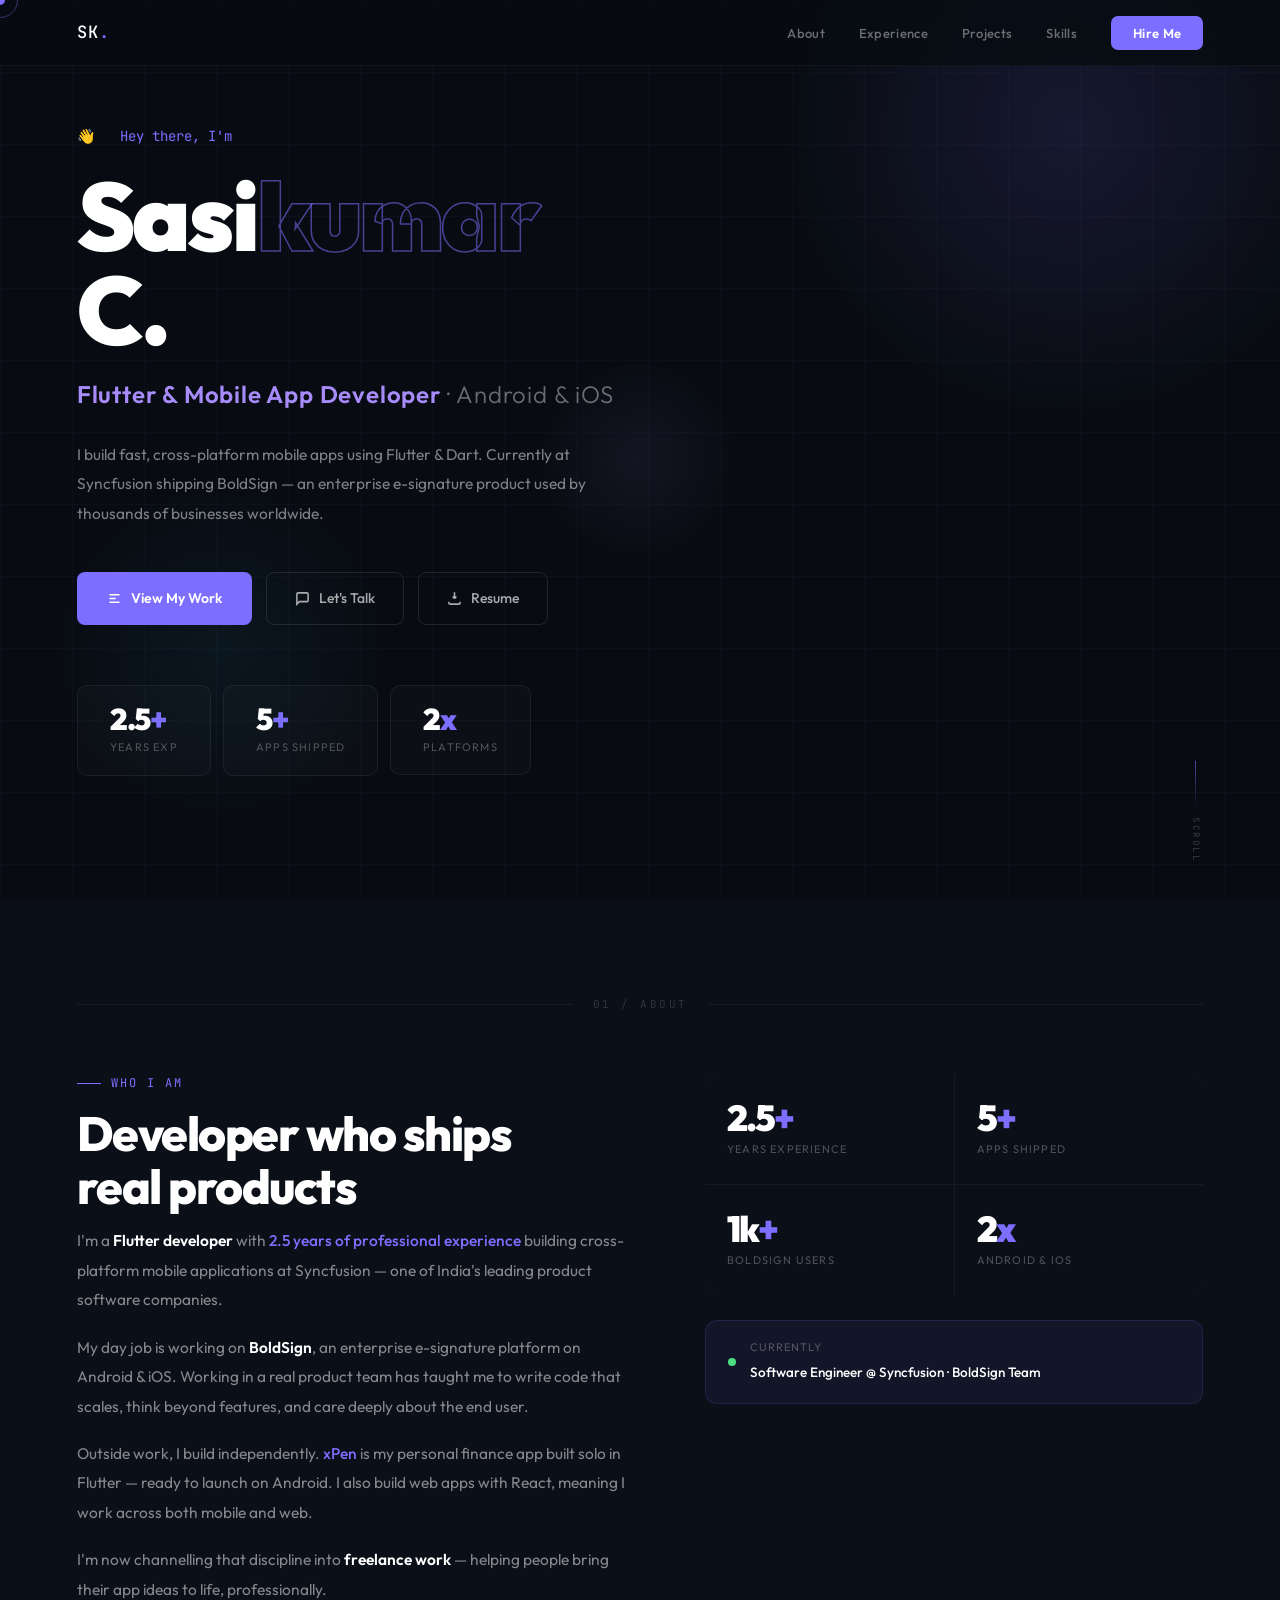
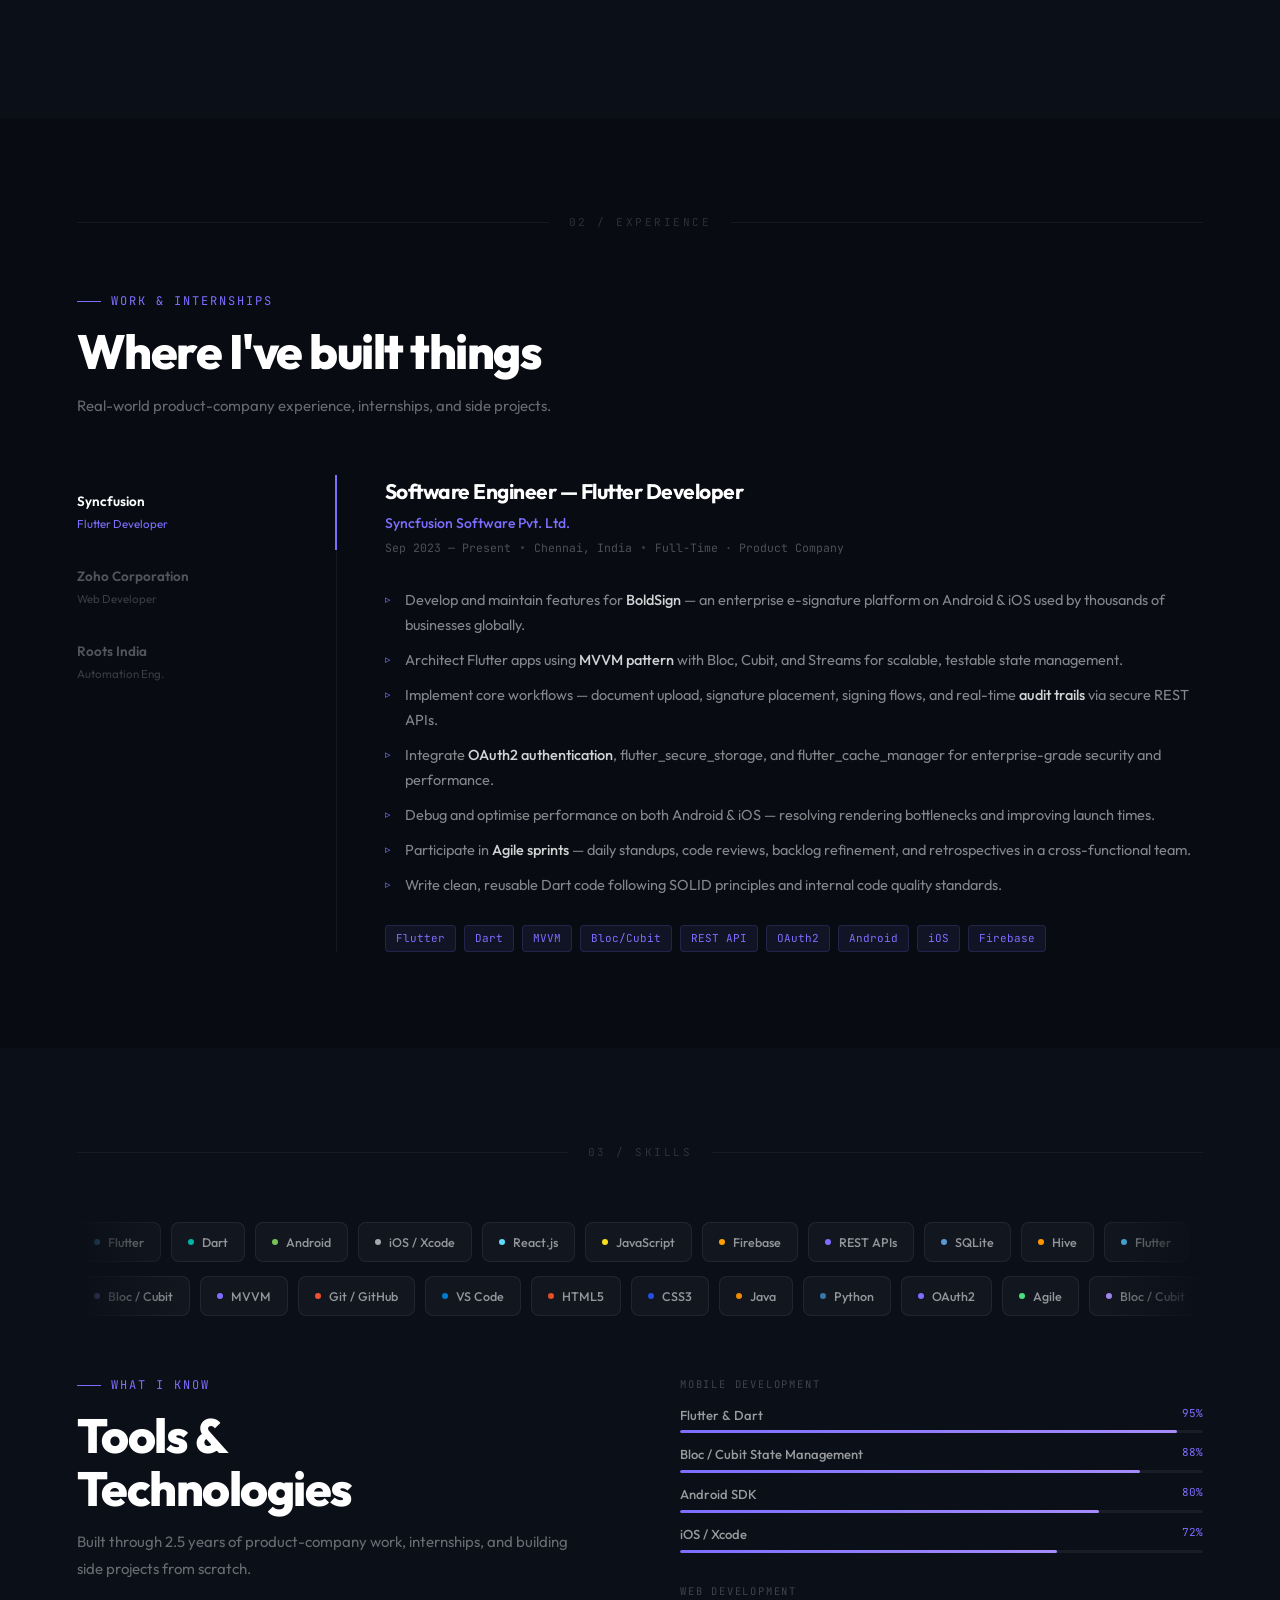
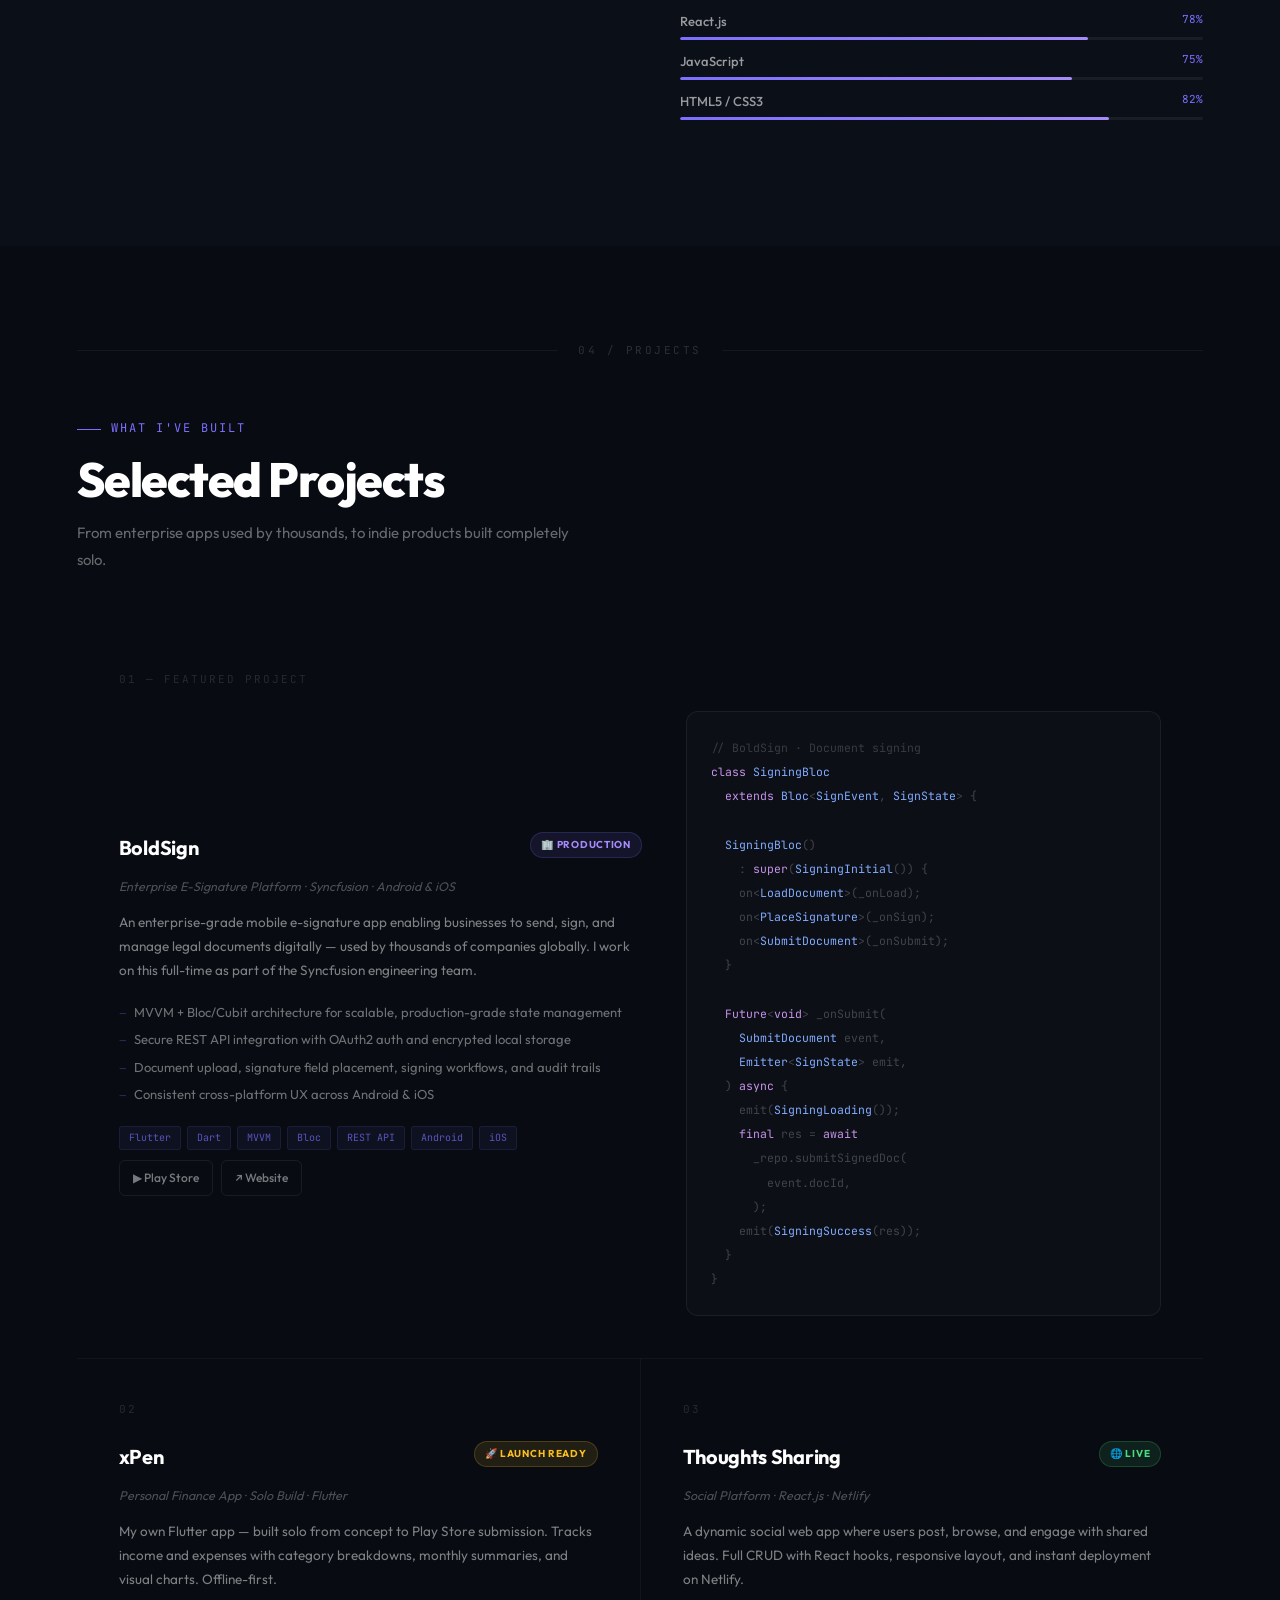
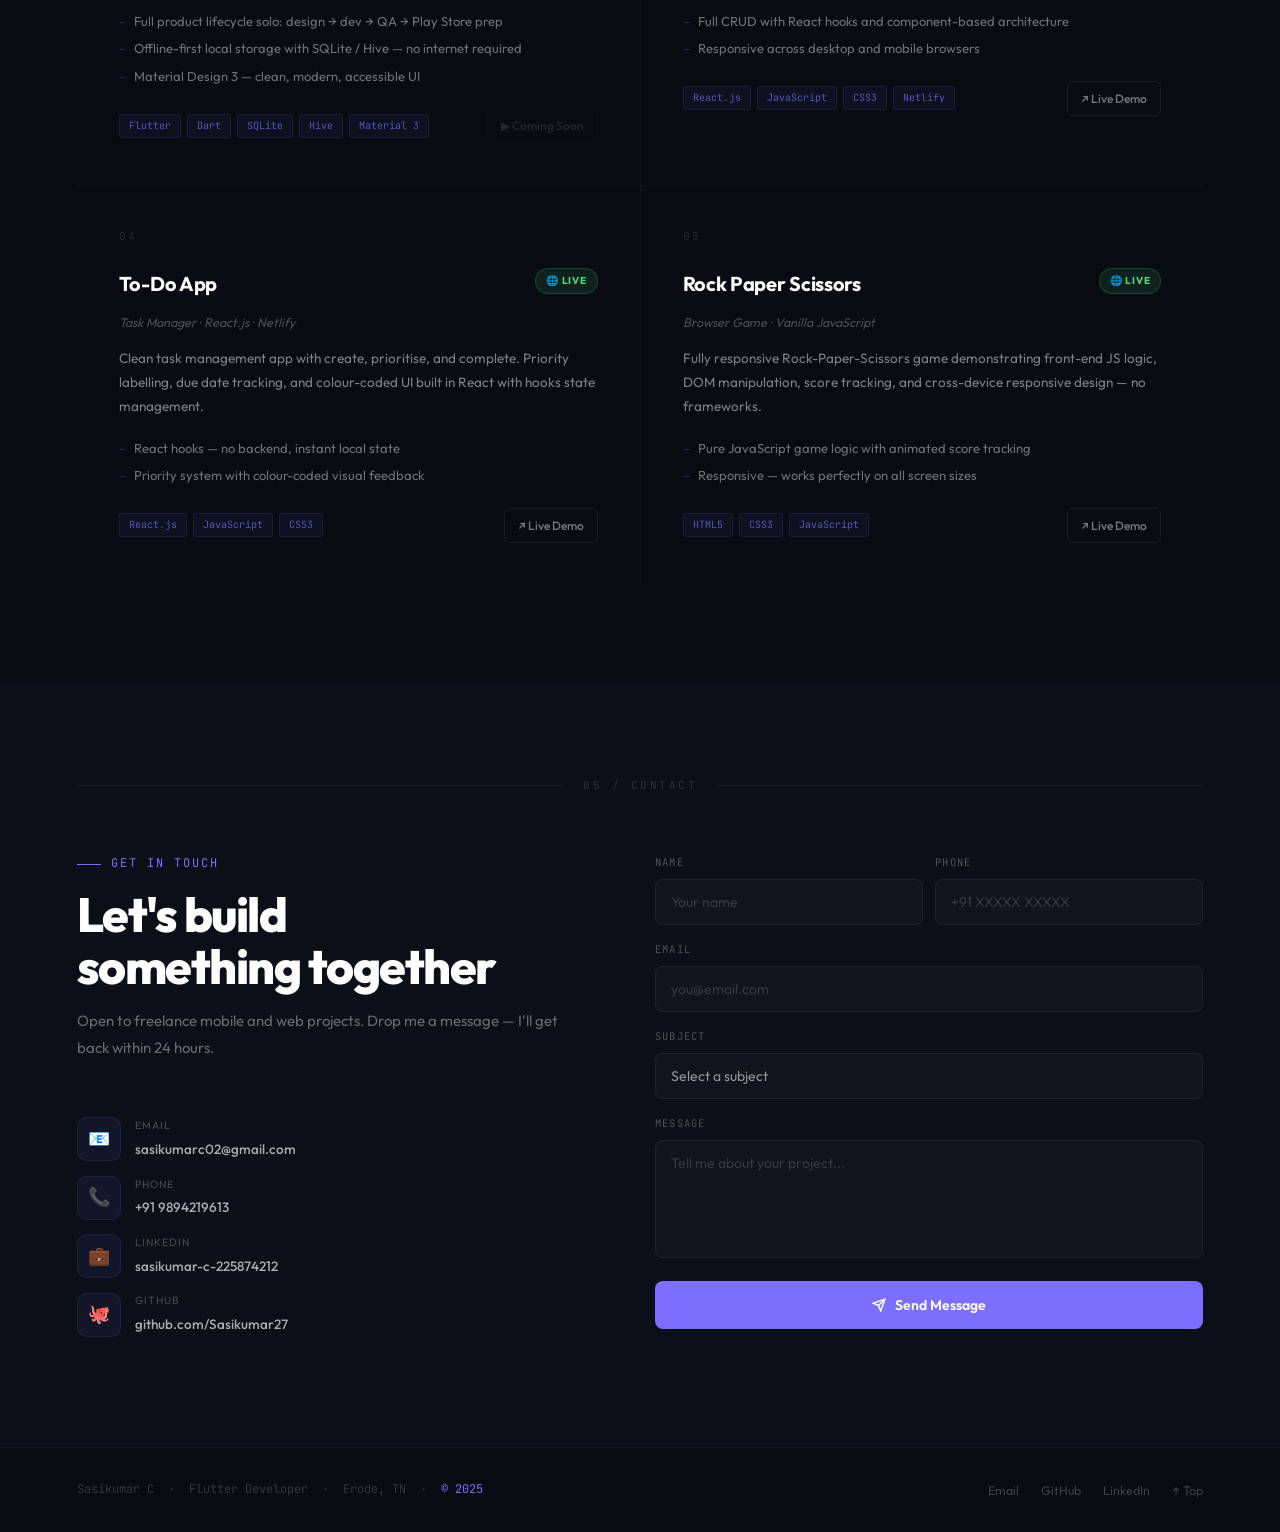
==== portfolio.html @ 03970f3f "first commit" ====
<!DOCTYPE html>
<html lang="en">
<head>
<meta charset="UTF-8"/>
<meta name="viewport" content="width=device-width, initial-scale=1.0"/>
<title>Sasikumar C — Flutter Developer</title>
<link rel="preconnect" href="https://fonts.googleapis.com"/>
<link rel="preconnect" href="https://fonts.gstatic.com" crossorigin/>
<link href="https://fonts.googleapis.com/css2?family=Outfit:wght@300;400;500;600;700;800;900&family=JetBrains+Mono:wght@400;500&display=swap" rel="stylesheet"/>
<style>
*,*::before,*::after{box-sizing:border-box;margin:0;padding:0}
html{scroll-behavior:smooth;cursor:none}
body{font-family:'Outfit',sans-serif;background:#080c12;color:#c8d0e0;overflow-x:hidden;line-height:1.6}

/* CURSOR */
#cursor{position:fixed;width:10px;height:10px;background:#7c6fff;border-radius:50%;pointer-events:none;z-index:9999;transform:translate(-50%,-50%);transition:width .2s,height .2s,background .2s;will-change:left,top}
#cursor-ring{position:fixed;width:36px;height:36px;border:1.5px solid rgba(124,111,255,0.4);border-radius:50%;pointer-events:none;z-index:9998;transform:translate(-50%,-50%);transition:width .25s,height .25s,opacity .25s;will-change:left,top}

/* SCROLLBAR */
::-webkit-scrollbar{width:3px}
::-webkit-scrollbar-track{background:transparent}
::-webkit-scrollbar-thumb{background:#7c6fff;border-radius:2px}

/* NAV */
nav{position:fixed;top:0;left:0;right:0;z-index:100;padding:0 6%;height:66px;display:flex;align-items:center;justify-content:space-between;border-bottom:1px solid rgba(255,255,255,0.04);backdrop-filter:blur(20px);background:rgba(8,12,18,0.85)}
.nav-logo{font-family:'JetBrains Mono',monospace;font-size:17px;font-weight:500;color:#fff;letter-spacing:1px;text-decoration:none}
.nav-logo em{color:#7c6fff;font-style:normal}
.nav-links{display:flex;gap:34px;list-style:none;align-items:center}
.nav-links a{color:rgba(255,255,255,0.4);text-decoration:none;font-size:13px;font-weight:500;letter-spacing:.3px;transition:color .2s;position:relative}
.nav-links a:not(.nav-hire)::after{content:'';position:absolute;bottom:-2px;left:0;width:0;height:1px;background:#7c6fff;transition:width .25s}
.nav-links a:hover{color:#fff}
.nav-links a:hover::after,.nav-links a.active::after{width:100%}
.nav-links a.active{color:#fff}
.nav-hire{background:#7c6fff !important;color:#fff !important;padding:9px 22px !important;border-radius:7px !important;font-weight:600 !important;transition:background .2s,transform .15s !important}
.nav-hire:hover{background:#6a5de8 !important;transform:translateY(-1px) !important}
.nav-hire::after{display:none !important}

/* ─── HERO ─── */
#hero{min-height:100vh;display:flex;align-items:center;padding:0 6%;position:relative;overflow:hidden}
.hero-grid-bg{position:absolute;inset:0;background-image:linear-gradient(rgba(124,111,255,0.035) 1px,transparent 1px),linear-gradient(90deg,rgba(124,111,255,0.035) 1px,transparent 1px);background-size:72px 72px;pointer-events:none}
.hero-orb{position:absolute;border-radius:50%;pointer-events:none}
.orb1{width:580px;height:580px;background:radial-gradient(circle,rgba(124,111,255,0.13) 0%,transparent 70%);top:-160px;right:-80px}
.orb2{width:340px;height:340px;background:radial-gradient(circle,rgba(56,189,248,0.06) 0%,transparent 70%);bottom:80px;left:4%}
.orb3{width:200px;height:200px;background:radial-gradient(circle,rgba(167,139,250,0.07) 0%,transparent 70%);top:40%;left:42%}

.hero-content{position:relative;z-index:2;max-width:820px}
.hero-greeting{font-family:'JetBrains Mono',monospace;font-size:14px;color:#7c6fff;margin-bottom:22px;display:flex;align-items:center;gap:10px;opacity:0;animation:fadeUp .6s .05s forwards}
.wave{display:inline-block;animation:wave 2.4s ease-in-out infinite}
@keyframes wave{0%,100%{transform:rotate(0)}30%{transform:rotate(20deg)}60%{transform:rotate(-8deg)}}
.hero-name{font-size:clamp(54px,8.5vw,96px);font-weight:900;color:#fff;line-height:.98;letter-spacing:-3px;margin-bottom:18px;opacity:0;animation:fadeUp .65s .12s forwards}
.hero-name .stroke{color:transparent;-webkit-text-stroke:1.5px rgba(124,111,255,0.55)}
.hero-role{font-size:clamp(17px,2.2vw,24px);font-weight:300;color:rgba(255,255,255,0.4);letter-spacing:.8px;margin-bottom:26px;opacity:0;animation:fadeUp .65s .2s forwards}
.hero-role b{color:#a78bfa;font-weight:600}
.hero-desc{font-size:15.5px;color:rgba(255,255,255,0.48);max-width:540px;line-height:1.9;margin-bottom:44px;opacity:0;animation:fadeUp .65s .28s forwards}
.hero-ctas{display:flex;gap:14px;flex-wrap:wrap;margin-bottom:60px;opacity:0;animation:fadeUp .65s .36s forwards}
.btn-glow{display:inline-flex;align-items:center;gap:9px;background:#7c6fff;color:#fff;padding:14px 30px;border-radius:8px;font-size:14px;font-weight:600;text-decoration:none;transition:background .2s,transform .15s,box-shadow .2s}
.btn-glow:hover{background:#6a5de8;transform:translateY(-2px);box-shadow:0 10px 32px rgba(124,111,255,0.32)}
.btn-ghost{display:inline-flex;align-items:center;gap:9px;background:transparent;color:rgba(255,255,255,0.65);border:1px solid rgba(255,255,255,0.1);padding:14px 28px;border-radius:8px;font-size:14px;font-weight:500;text-decoration:none;transition:all .2s}
.btn-ghost:hover{border-color:rgba(124,111,255,0.45);color:#fff;transform:translateY(-2px)}

/* hero stats strip */
.hero-stats-strip{display:flex;gap:0;opacity:0;animation:fadeUp .65s .45s forwards}
.h-stat{padding:18px 32px;border:1px solid rgba(255,255,255,0.06);border-radius:10px;margin-right:12px;background:rgba(255,255,255,0.02);backdrop-filter:blur(8px)}
.h-stat-n{font-family:'Outfit',sans-serif;font-size:30px;font-weight:900;color:#fff;letter-spacing:-1.5px;line-height:1}
.h-stat-n em{color:#7c6fff;font-style:normal}
.h-stat-l{font-size:11px;color:rgba(255,255,255,0.28);text-transform:uppercase;letter-spacing:1.2px;margin-top:5px}

.hero-scroll{position:absolute;bottom:38px;right:6%;display:flex;flex-direction:column;align-items:center;gap:8px;opacity:0;animation:fadeUp .6s .7s forwards}
.scroll-lbl{font-family:'JetBrains Mono',monospace;font-size:9px;color:rgba(255,255,255,0.2);letter-spacing:2.5px;text-transform:uppercase;writing-mode:vertical-rl}
.scroll-line-anim{width:1px;height:48px;background:linear-gradient(rgba(124,111,255,0.6),transparent);animation:scrollLine 2s ease-in-out infinite}
@keyframes scrollLine{0%{transform:scaleY(0);transform-origin:top;opacity:1}50%{transform:scaleY(1);transform-origin:top;opacity:1}51%{transform-origin:bottom}100%{transform:scaleY(0);transform-origin:bottom;opacity:0}}

@keyframes fadeUp{from{opacity:0;transform:translateY(26px)}to{opacity:1;transform:translateY(0)}}

/* ─── SHARED SECTION ─── */
section{padding:96px 6%;position:relative}
.divider-row{display:flex;align-items:center;gap:20px;margin-bottom:60px}
.div-line{flex:1;height:1px;background:rgba(255,255,255,0.05)}
.div-label{font-family:'JetBrains Mono',monospace;font-size:11px;color:rgba(255,255,255,0.15);letter-spacing:2.5px;text-transform:uppercase;white-space:nowrap}
.eyebrow{font-family:'JetBrains Mono',monospace;font-size:12px;color:#7c6fff;letter-spacing:2px;text-transform:uppercase;margin-bottom:14px;display:flex;align-items:center;gap:10px}
.eyebrow::before{content:'';width:24px;height:1px;background:#7c6fff}
h2.stitle{font-size:clamp(30px,4vw,48px);font-weight:800;color:#fff;letter-spacing:-1.5px;line-height:1.1;margin-bottom:14px}
.ssub{font-size:15px;color:rgba(255,255,255,0.38);max-width:500px;line-height:1.8;margin-bottom:56px}

/* reveal */
.rv{opacity:0;transform:translateY(30px);transition:opacity .6s ease,transform .6s ease}
.rv.on{opacity:1;transform:translateY(0)}

/* ─── ABOUT ─── */
#about{background:#0b0f18}
.about-wrap{display:grid;grid-template-columns:1.1fr 1fr;gap:80px;align-items:start}
.about-copy{font-size:15.5px;color:rgba(255,255,255,0.5);line-height:1.9}
.about-copy p{margin-bottom:18px}
.about-copy strong{color:#fff;font-weight:600}
.about-copy .hl{color:#7c6fff;font-weight:500}
/* .about-right-col{} */
.nums-grid{display:grid;grid-template-columns:1fr 1fr;gap:1px;background:rgba(255,255,255,0.05);border-radius:14px;overflow:hidden;margin-bottom:24px}
.num-cell{background:#0b0f18;padding:26px 22px}
.num-big{font-size:36px;font-weight:900;color:#fff;letter-spacing:-2px;line-height:1}
.num-big em{color:#7c6fff;font-style:normal}
.num-lbl{font-size:11px;color:rgba(255,255,255,0.28);text-transform:uppercase;letter-spacing:1.2px;margin-top:5px}
.live-badge{background:rgba(124,111,255,0.07);border:1px solid rgba(124,111,255,0.14);border-radius:12px;padding:18px 22px;display:flex;align-items:center;gap:14px}
.green-dot{width:8px;height:8px;background:#4ade80;border-radius:50%;flex-shrink:0;animation:gd 2s ease-in-out infinite}
@keyframes gd{0%,100%{box-shadow:0 0 0 0 rgba(74,222,128,.4)}50%{box-shadow:0 0 0 8px rgba(74,222,128,0)}}
.live-txt small{font-size:11px;color:rgba(255,255,255,.28);text-transform:uppercase;letter-spacing:1px;display:block;margin-bottom:3px}
.live-txt strong{font-size:13.5px;color:#fff;font-weight:500}

/* ─── EXPERIENCE ─── */
#experience{background:#080c12}
.exp-shell{display:grid;grid-template-columns:260px 1fr;gap:0}
.exp-tabs{border-right:1px solid rgba(255,255,255,0.05);padding-right:0}
.etab{padding:16px 24px 16px 0;cursor:pointer;border-right:2px solid transparent;margin-right:-1px;transition:all .2s}
.etab-co{font-size:13.5px;font-weight:600;color:rgba(255,255,255,.3);margin-bottom:3px;transition:color .2s}
.etab-role{font-size:11.5px;color:rgba(255,255,255,.2);transition:color .2s}
.etab:hover .etab-co{color:rgba(255,255,255,.65)}
.etab.on{border-right-color:#7c6fff}
.etab.on .etab-co{color:#fff}
.etab.on .etab-role{color:#7c6fff}
.epanel{display:none;padding:0 0 0 48px;animation:pIn .3s ease}
.epanel.on{display:block}
@keyframes pIn{from{opacity:0;transform:translateX(12px)}to{opacity:1;transform:translateX(0)}}
.ep-title{font-size:21px;font-weight:700;color:#fff;letter-spacing:-.5px;margin-bottom:4px}
.ep-co{font-size:14px;color:#7c6fff;font-weight:500;margin-bottom:4px}
.ep-meta{display:flex;align-items:center;gap:10px;font-family:'JetBrains Mono',monospace;font-size:11.5px;color:rgba(255,255,255,.28);margin-bottom:26px}
.ep-meta .d{width:3px;height:3px;background:rgba(255,255,255,.2);border-radius:50%}
.ep-list{list-style:none}
.ep-list li{font-size:14.5px;color:rgba(255,255,255,.5);padding:5px 0 5px 20px;position:relative;line-height:1.72}
.ep-list li::before{content:'▹';position:absolute;left:0;color:#7c6fff;font-size:11px;top:7px}
.ep-list li strong{color:rgba(255,255,255,.82);font-weight:500}
.etags{display:flex;flex-wrap:wrap;gap:8px;margin-top:22px}
.etag{font-family:'JetBrains Mono',monospace;font-size:11px;color:#7c6fff;background:rgba(124,111,255,.08);border:1px solid rgba(124,111,255,.18);padding:4px 10px;border-radius:4px}

/* ─── SKILLS ─── */
#skills{background:#0b0f18}
.marquee-wrap{overflow:hidden;position:relative;margin-bottom:14px}
.marquee-wrap::before,.marquee-wrap::after{content:'';position:absolute;top:0;bottom:0;width:100px;z-index:2;pointer-events:none}
.marquee-wrap::before{left:0;background:linear-gradient(to right,#0b0f18,transparent)}
.marquee-wrap::after{right:0;background:linear-gradient(to left,#0b0f18,transparent)}
.mtrack{display:flex;gap:10px;animation:scroll1 24s linear infinite}
.mtrack2{animation:scroll2 30s linear infinite}
@keyframes scroll1{0%{transform:translateX(0)}100%{transform:translateX(-50%)}}
@keyframes scroll2{0%{transform:translateX(-50%)}100%{transform:translateX(0)}}
.mpill{display:inline-flex;align-items:center;gap:8px;background:rgba(255,255,255,.03);border:1px solid rgba(255,255,255,.065);border-radius:8px;padding:9px 16px;white-space:nowrap;flex-shrink:0;transition:border-color .2s}
.mpill:hover{border-color:rgba(124,111,255,.3)}
.mpill-dot{width:6px;height:6px;border-radius:50%;flex-shrink:0}
.mpill span{font-size:12.5px;font-weight:500;color:rgba(255,255,255,.55)}
.skills-body{display:grid;grid-template-columns:1fr 1fr;gap:80px;align-items:start;margin-top:60px}
.sk-cat{margin-bottom:30px}
.sk-cat-lbl{font-family:'JetBrains Mono',monospace;font-size:10.5px;color:rgba(255,255,255,.22);text-transform:uppercase;letter-spacing:1.8px;margin-bottom:12px}
.sk-bar{margin-bottom:11px}
.sk-bar-top{display:flex;justify-content:space-between;margin-bottom:5px}
.sk-name{font-size:13px;color:rgba(255,255,255,.58);font-weight:500}
.sk-pct{font-family:'JetBrains Mono',monospace;font-size:11px;color:#7c6fff}
.sk-track{height:3px;background:rgba(255,255,255,.06);border-radius:2px;overflow:hidden}
.sk-fill{height:100%;border-radius:2px;background:linear-gradient(90deg,#7c6fff,#a78bfa);width:0;transition:width 1.3s cubic-bezier(.4,0,.2,1)}

/* ─── PROJECTS ─── */
#projects{background:#080c12}
.pgrid{display:grid;grid-template-columns:1fr 1fr;gap:1px;background:rgba(255,255,255,.04);border-radius:16px;overflow:hidden}
.pcard{background:#080c12;padding:42px;position:relative;overflow:hidden;transition:background .25s,transform .2s}
.pcard::after{content:'';position:absolute;inset:0;background:radial-gradient(circle at 60% 0%,rgba(124,111,255,.07),transparent 55%);opacity:0;transition:opacity .3s;pointer-events:none}
.pcard:hover{background:#0c1020}
.pcard:hover::after{opacity:1}
.pcard.feat{grid-column:1/-1}
.pnum{font-family:'JetBrains Mono',monospace;font-size:11px;color:rgba(255,255,255,.12);letter-spacing:2px;margin-bottom:22px}
.ptop{display:flex;align-items:flex-start;justify-content:space-between;gap:14px;margin-bottom:12px}
.pname{font-size:20px;font-weight:700;color:#fff;letter-spacing:-.3px}
.pbadge{font-size:10px;font-weight:700;padding:4px 10px;border-radius:100px;text-transform:uppercase;letter-spacing:.7px;white-space:nowrap;flex-shrink:0}
.pb-prod{background:rgba(124,111,255,.1);color:#a78bfa;border:1px solid rgba(124,111,255,.2)}
.pb-live{background:rgba(74,222,128,.1);color:#4ade80;border:1px solid rgba(74,222,128,.2)}
.pb-soon{background:rgba(251,191,36,.1);color:#fbbf24;border:1px solid rgba(251,191,36,.2)}
.ptagline{font-size:12.5px;color:rgba(255,255,255,.28);margin-bottom:14px;font-style:italic}
.pdesc{font-size:13.5px;color:rgba(255,255,255,.48);line-height:1.8;margin-bottom:16px}
.pbullets{list-style:none;margin-bottom:18px}
.pbullets li{font-size:13px;color:rgba(255,255,255,.42);padding:3px 0 3px 15px;position:relative;line-height:1.65}
.pbullets li::before{content:'—';position:absolute;left:0;color:rgba(124,111,255,.45);font-size:9px;top:7px}
.pfoot{display:flex;align-items:center;justify-content:space-between;flex-wrap:wrap;gap:10px;margin-top:auto}
.ptechs{display:flex;flex-wrap:wrap;gap:6px}
.pt{font-family:'JetBrains Mono',monospace;font-size:10px;color:rgba(124,111,255,.7);background:rgba(124,111,255,.06);border:1px solid rgba(124,111,255,.12);padding:3px 9px;border-radius:3px}
.plinks{display:flex;gap:8px}
.plbtn{font-size:12px;font-weight:500;color:rgba(255,255,255,.45);text-decoration:none;display:inline-flex;align-items:center;gap:5px;padding:7px 13px;border:1px solid rgba(255,255,255,.07);border-radius:6px;transition:all .2s}
.plbtn:hover{border-color:rgba(124,111,255,.4);color:#fff}
.plbtn.off{opacity:.25;pointer-events:none}
/* featured inner grid */
.feat-inner{display:grid;grid-template-columns:1.1fr 1fr;gap:44px;align-items:center}
.code-mock{background:rgba(255,255,255,.02);border:1px solid rgba(255,255,255,.06);border-radius:12px;padding:24px;overflow:hidden}
.code-mock pre{font-family:'JetBrains Mono',monospace;font-size:11.5px;line-height:2.1;color:rgba(255,255,255,.22)}
.kw{color:#c792ea}.cls{color:#82aaff}.str{color:#c3e88d}.cm{color:rgba(255,255,255,.18)}

/* ─── CONTACT ─── */
#contact{background:#0b0f18}
.contact-wrap{display:grid;grid-template-columns:1fr 1.1fr;gap:80px;align-items:start}
.clinks{list-style:none;margin-top:8px}
.clinks li{margin-bottom:14px}
.citem{display:inline-flex;align-items:center;gap:14px;text-decoration:none}
.cicon{width:44px;height:44px;border-radius:10px;background:rgba(124,111,255,.07);border:1px solid rgba(124,111,255,.14);display:flex;align-items:center;justify-content:center;font-size:18px;flex-shrink:0;transition:background .2s}
.citem:hover .cicon{background:rgba(124,111,255,.18)}
.clbl{font-size:10.5px;color:rgba(255,255,255,.25);text-transform:uppercase;letter-spacing:1px;display:block;margin-bottom:2px}
.cval{font-size:13.5px;color:rgba(255,255,255,.65);font-weight:500;transition:color .2s}
.citem:hover .cval{color:#fff}
.fgroup{margin-bottom:16px}
.flbl{display:block;font-family:'JetBrains Mono',monospace;font-size:10.5px;color:rgba(255,255,255,.28);text-transform:uppercase;letter-spacing:1.2px;margin-bottom:8px}
.finput{width:100%;background:rgba(255,255,255,.025);border:1px solid rgba(255,255,255,.065);border-radius:8px;padding:13px 15px;font-size:14px;color:#fff;font-family:'Outfit',sans-serif;outline:none;transition:border-color .2s}
.finput:focus{border-color:rgba(124,111,255,.4)}
.finput::placeholder{color:rgba(255,255,255,.16)}
textarea.finput{resize:none;height:118px}
.frow{display:grid;grid-template-columns:1fr 1fr;gap:12px}
.fsub{width:100%;background:#7c6fff;color:#fff;border:none;padding:15px;border-radius:8px;font-size:14px;font-weight:600;cursor:pointer;font-family:'Outfit',sans-serif;transition:background .2s,transform .15s;margin-top:4px;display:flex;align-items:center;justify-content:center;gap:9px}
.fsub:hover{background:#6a5de8;transform:translateY(-1px)}
.fsuccess{display:none;background:rgba(74,222,128,.07);border:1px solid rgba(74,222,128,.2);border-radius:8px;padding:14px;font-size:13.5px;color:#4ade80;text-align:center;margin-top:12px}

/* FOOTER */
footer{background:#080c12;border-top:1px solid rgba(255,255,255,.04);padding:32px 6%;display:flex;align-items:center;justify-content:space-between;flex-wrap:wrap;gap:14px}
.foot-l{font-family:'JetBrains Mono',monospace;font-size:12px;color:rgba(255,255,255,.18)}
.foot-l em{color:#7c6fff;font-style:normal}
.foot-r{display:flex;gap:22px}
.foot-r a{font-size:12.5px;color:rgba(255,255,255,.22);text-decoration:none;transition:color .2s}
.foot-r a:hover{color:#fff}

/* MOBILE */
@media(max-width:900px){
  html{cursor:auto}
  #cursor,#cursor-ring{display:none}
  .nav-links li:not(:last-child){display:none}
  .about-wrap,.exp-shell,.skills-body,.contact-wrap{grid-template-columns:1fr;gap:40px}
  .exp-tabs{border-right:none;border-bottom:1px solid rgba(255,255,255,.05);display:flex;overflow-x:auto;padding-bottom:0}
  .etab{border-right:none;border-bottom:2px solid transparent;margin-bottom:-1px;padding:12px 18px;white-space:nowrap}
  .etab.on{border-right-color:transparent;border-bottom-color:#7c6fff}
  .epanel{padding:24px 0 0}
  .pgrid{grid-template-columns:1fr}
  .pcard.feat .feat-inner{grid-template-columns:1fr}
  .hero-stats-strip{flex-wrap:wrap}
  .frow{grid-template-columns:1fr}
}
</style>
</head>
<body>

<div id="cursor"></div>
<div id="cursor-ring"></div>

<!-- NAV -->
<nav>
  <a href="#" class="nav-logo">SK<em>.</em></a>
  <ul class="nav-links">
    <li><a href="#about">About</a></li>
    <li><a href="#experience">Experience</a></li>
    <li><a href="#projects">Projects</a></li>
    <li><a href="#skills">Skills</a></li>
    <li><a href="#contact" class="nav-hire">Hire Me</a></li>
  </ul>
</nav>

<!-- ════════ HERO ════════ -->
<section id="hero">
  <div class="hero-grid-bg"></div>
  <div class="hero-orb orb1"></div>
  <div class="hero-orb orb2"></div>
  <div class="hero-orb orb3"></div>

  <div class="hero-content">
    <p class="hero-greeting"><span class="wave">👋</span>&nbsp; Hey there, I'm</p>
    <h1 class="hero-name">Sasi<span class="stroke">kumar</span><br/>C.</h1>
    <p class="hero-role"><b>Flutter & Mobile App Developer</b>&nbsp;·&nbsp;Android & iOS</p>
    <p class="hero-desc">I build fast, cross-platform mobile apps using Flutter & Dart. Currently at Syncfusion shipping BoldSign — an enterprise e-signature product used by thousands of businesses worldwide.</p>
    <div class="hero-ctas">
      <a href="#projects" class="btn-glow">
        <svg width="15" height="15" fill="none" stroke="currentColor" stroke-width="2.5" viewBox="0 0 24 24"><path d="M4 6h16M4 12h10M4 18h16"/></svg>View My Work
      </a>
      <a href="#contact" class="btn-ghost">
        <svg width="15" height="15" fill="none" stroke="currentColor" stroke-width="2.5" viewBox="0 0 24 24"><path d="M21 15a2 2 0 01-2 2H7l-4 4V5a2 2 0 012-2h14a2 2 0 012 2z"/></svg>Let's Talk
      </a>
      <a href="Sasikumar_C_Resume.docx" class="btn-ghost">
        <svg width="15" height="15" fill="none" stroke="currentColor" stroke-width="2.5" viewBox="0 0 24 24"><path d="M12 2v10m0 0l-3-3m3 3l3-3M3 17v2a2 2 0 002 2h14a2 2 0 002-2v-2"/></svg>Resume
      </a>
    </div>
    <div class="hero-stats-strip">
      <div class="h-stat"><div class="h-stat-n">2.5<em>+</em></div><div class="h-stat-l">Years Exp</div></div>
      <div class="h-stat"><div class="h-stat-n">5<em>+</em></div><div class="h-stat-l">Apps Shipped</div></div>
      <div class="h-stat"><div class="h-stat-n">2<em>x</em></div><div class="h-stat-l">Platforms</div></div>
    </div>
  </div>

  <div class="hero-scroll">
    <div class="scroll-line-anim"></div>
    <span class="scroll-lbl">Scroll</span>
  </div>
</section>

<!-- ════════ ABOUT ════════ -->
<section id="about">
  <div class="divider-row"><div class="div-line"></div><span class="div-label">01 / About</span><div class="div-line"></div></div>
  <div class="about-wrap rv">
    <div>
      <div class="eyebrow">Who I Am</div>
      <h2 class="stitle">Developer who ships<br/>real products</h2>
      <div class="about-copy">
        <p>I'm a <strong>Flutter developer</strong> with <span class="hl">2.5 years of professional experience</span> building cross-platform mobile applications at Syncfusion — one of India's leading product software companies.</p>
        <p>My day job is working on <strong>BoldSign</strong>, an enterprise e-signature platform on Android & iOS. Working in a real product team has taught me to write code that scales, think beyond features, and care deeply about the end user.</p>
        <p>Outside work, I build independently. <span class="hl">xPen</span> is my personal finance app built solo in Flutter — ready to launch on Android. I also build web apps with React, meaning I work across both mobile and web.</p>
        <p>I'm now channelling that discipline into <strong>freelance work</strong> — helping people bring their app ideas to life, professionally.</p>
      </div>
    </div>
    <div class="about-right-col">
      <div class="nums-grid">
        <div class="num-cell"><div class="num-big">2.5<em>+</em></div><div class="num-lbl">Years Experience</div></div>
        <div class="num-cell"><div class="num-big">5<em>+</em></div><div class="num-lbl">Apps Shipped</div></div>
        <div class="num-cell"><div class="num-big">1k<em>+</em></div><div class="num-lbl">BoldSign Users</div></div>
        <div class="num-cell"><div class="num-big">2<em>x</em></div><div class="num-lbl">Android & iOS</div></div>
      </div>
      <div class="live-badge">
        <div class="green-dot"></div>
        <div class="live-txt">
          <small>Currently</small>
          <strong>Software Engineer @ Syncfusion · BoldSign Team</strong>
        </div>
      </div>
    </div>
  </div>
</section>

<!-- ════════ EXPERIENCE ════════ -->
<section id="experience">
  <div class="divider-row"><div class="div-line"></div><span class="div-label">02 / Experience</span><div class="div-line"></div></div>
  <div class="eyebrow rv">Work & Internships</div>
  <h2 class="stitle rv">Where I've built things</h2>
  <p class="ssub rv">Real-world product-company experience, internships, and side projects.</p>

  <div class="exp-shell rv">
    <div class="exp-tabs" id="eTabs">
      <div class="etab on" data-i="0"><div class="etab-co">Syncfusion</div><div class="etab-role">Flutter Developer</div></div>
      <div class="etab" data-i="1"><div class="etab-co">Zoho Corporation</div><div class="etab-role">Web Developer</div></div>
      <div class="etab" data-i="2"><div class="etab-co">Roots India</div><div class="etab-role">Automation Eng.</div></div>
    </div>
    <div>
      <div class="epanel on" data-p="0">
        <div class="ep-title">Software Engineer — Flutter Developer</div>
        <div class="ep-co">Syncfusion Software Pvt. Ltd.</div>
        <div class="ep-meta"><span>Sep 2023 — Present</span><span class="d"></span><span>Chennai, India</span><span class="d"></span><span>Full-Time · Product Company</span></div>
        <ul class="ep-list">
          <li>Develop and maintain features for <strong>BoldSign</strong> — an enterprise e-signature platform on Android & iOS used by thousands of businesses globally.</li>
          <li>Architect Flutter apps using <strong>MVVM pattern</strong> with Bloc, Cubit, and Streams for scalable, testable state management.</li>
          <li>Implement core workflows — document upload, signature placement, signing flows, and real-time <strong>audit trails</strong> via secure REST APIs.</li>
          <li>Integrate <strong>OAuth2 authentication</strong>, flutter_secure_storage, and flutter_cache_manager for enterprise-grade security and performance.</li>
          <li>Debug and optimise performance on both Android & iOS — resolving rendering bottlenecks and improving launch times.</li>
          <li>Participate in <strong>Agile sprints</strong> — daily standups, code reviews, backlog refinement, and retrospectives in a cross-functional team.</li>
          <li>Write clean, reusable Dart code following SOLID principles and internal code quality standards.</li>
        </ul>
        <div class="etags"><span class="etag">Flutter</span><span class="etag">Dart</span><span class="etag">MVVM</span><span class="etag">Bloc/Cubit</span><span class="etag">REST API</span><span class="etag">OAuth2</span><span class="etag">Android</span><span class="etag">iOS</span><span class="etag">Firebase</span></div>
      </div>
      <div class="epanel" data-p="1">
        <div class="ep-title">Web Developer — Internship</div>
        <div class="ep-co">Zoho Corporation</div>
        <div class="ep-meta"><span>Jun 2022 — Jul 2022</span><span class="d"></span><span>Salem, India</span><span class="d"></span><span>Internship</span></div>
        <ul class="ep-list">
          <li>Built and enhanced front-end UI components using <strong>HTML, CSS, and JavaScript</strong> for internal web projects.</li>
          <li>Exposure to professional development workflows and code standards at a global-scale tech company.</li>
          <li>Developed responsive web interfaces practising clean semantic markup and cross-browser compatibility.</li>
        </ul>
        <div class="etags"><span class="etag">HTML5</span><span class="etag">CSS3</span><span class="etag">JavaScript</span></div>
      </div>
      <div class="epanel" data-p="2">
        <div class="ep-title">Automation Engineer — Internship</div>
        <div class="ep-co">M/S Roots India Pvt Ltd</div>
        <div class="ep-meta"><span>Jun 2021 — Jul 2021</span><span class="d"></span><span>Coimbatore, India</span><span class="d"></span><span>Internship</span></div>
        <ul class="ep-list">
          <li>Hands-on exposure to <strong>industrial automation processes</strong> and engineering workflows in a manufacturing environment.</li>
          <li>Developed strong problem-solving fundamentals connecting Mechatronics background to practical engineering.</li>
        </ul>
        <div class="etags"><span class="etag">Automation</span><span class="etag">Mechatronics</span><span class="etag">Problem Solving</span></div>
      </div>
    </div>
  </div>
</section>

<!-- ════════ SKILLS ════════ -->
<section id="skills">
  <div class="divider-row"><div class="div-line"></div><span class="div-label">03 / Skills</span><div class="div-line"></div></div>

  <div class="marquee-wrap"><div class="mtrack" id="tr1"></div></div>
  <div class="marquee-wrap"><div class="mtrack mtrack2" id="tr2"></div></div>

  <div class="skills-body rv">
    <div>
      <div class="eyebrow">What I Know</div>
      <h2 class="stitle">Tools &<br/>Technologies</h2>
      <p class="ssub" style="margin-bottom:0">Built through 2.5 years of product-company work, internships, and building side projects from scratch.</p>
    </div>
    <div>
      <div class="sk-cat">
        <div class="sk-cat-lbl">Mobile Development</div>
        <div class="sk-bar"><div class="sk-bar-top"><span class="sk-name">Flutter & Dart</span><span class="sk-pct">95%</span></div><div class="sk-track"><div class="sk-fill" data-w="95"></div></div></div>
        <div class="sk-bar"><div class="sk-bar-top"><span class="sk-name">Bloc / Cubit State Management</span><span class="sk-pct">88%</span></div><div class="sk-track"><div class="sk-fill" data-w="88"></div></div></div>
        <div class="sk-bar"><div class="sk-bar-top"><span class="sk-name">Android SDK</span><span class="sk-pct">80%</span></div><div class="sk-track"><div class="sk-fill" data-w="80"></div></div></div>
        <div class="sk-bar"><div class="sk-bar-top"><span class="sk-name">iOS / Xcode</span><span class="sk-pct">72%</span></div><div class="sk-track"><div class="sk-fill" data-w="72"></div></div></div>
      </div>
      <div class="sk-cat">
        <div class="sk-cat-lbl">Web Development</div>
        <div class="sk-bar"><div class="sk-bar-top"><span class="sk-name">React.js</span><span class="sk-pct">78%</span></div><div class="sk-track"><div class="sk-fill" data-w="78"></div></div></div>
        <div class="sk-bar"><div class="sk-bar-top"><span class="sk-name">JavaScript</span><span class="sk-pct">75%</span></div><div class="sk-track"><div class="sk-fill" data-w="75"></div></div></div>
        <div class="sk-bar"><div class="sk-bar-top"><span class="sk-name">HTML5 / CSS3</span><span class="sk-pct">82%</span></div><div class="sk-track"><div class="sk-fill" data-w="82"></div></div></div>
      </div>
    </div>
  </div>
</section>

<!-- ════════ PROJECTS ════════ -->
<section id="projects">
  <div class="divider-row"><div class="div-line"></div><span class="div-label">04 / Projects</span><div class="div-line"></div></div>
  <div class="eyebrow rv">What I've Built</div>
  <h2 class="stitle rv">Selected Projects</h2>
  <p class="ssub rv">From enterprise apps used by thousands, to indie products built completely solo.</p>

  <div class="pgrid">

    <!-- BoldSign — Featured -->
    <div class="pcard feat rv">
      <div class="pnum">01 — FEATURED PROJECT</div>
      <div class="feat-inner">
        <div>
          <div class="ptop"><div class="pname">BoldSign</div><span class="pbadge pb-prod">🏢 Production</span></div>
          <div class="ptagline">Enterprise E-Signature Platform · Syncfusion · Android & iOS</div>
          <div class="pdesc">An enterprise-grade mobile e-signature app enabling businesses to send, sign, and manage legal documents digitally — used by thousands of companies globally. I work on this full-time as part of the Syncfusion engineering team.</div>
          <ul class="pbullets">
            <li>MVVM + Bloc/Cubit architecture for scalable, production-grade state management</li>
            <li>Secure REST API integration with OAuth2 auth and encrypted local storage</li>
            <li>Document upload, signature field placement, signing workflows, and audit trails</li>
            <li>Consistent cross-platform UX across Android & iOS</li>
          </ul>
          <div class="pfoot">
            <div class="ptechs"><span class="pt">Flutter</span><span class="pt">Dart</span><span class="pt">MVVM</span><span class="pt">Bloc</span><span class="pt">REST API</span><span class="pt">Android</span><span class="pt">iOS</span></div>
            <div class="plinks"><a href="https://play.google.com/store/apps/details?id=com.syncfusion.boldsign" target="_blank" class="plbtn">▶ Play Store</a><a href="https://boldsign.com" target="_blank" class="plbtn">↗ Website</a></div>
          </div>
        </div>
        <div class="code-mock">
          <pre><span class="cm">// BoldSign · Document signing</span>
<span class="kw">class</span> <span class="cls">SigningBloc</span>
  <span class="kw">extends</span> <span class="cls">Bloc</span>&lt;<span class="cls">SignEvent</span>, <span class="cls">SignState</span>&gt; {

  <span class="cls">SigningBloc</span>()
    : <span class="kw">super</span>(<span class="cls">SigningInitial</span>()) {
    on&lt;<span class="cls">LoadDocument</span>&gt;(_onLoad);
    on&lt;<span class="cls">PlaceSignature</span>&gt;(_onSign);
    on&lt;<span class="cls">SubmitDocument</span>&gt;(_onSubmit);
  }

  <span class="kw">Future</span>&lt;<span class="kw">void</span>&gt; _onSubmit(
    <span class="cls">SubmitDocument</span> event,
    <span class="cls">Emitter</span>&lt;<span class="cls">SignState</span>&gt; emit,
  ) <span class="kw">async</span> {
    emit(<span class="cls">SigningLoading</span>());
    <span class="kw">final</span> res = <span class="kw">await</span>
      _repo.submitSignedDoc(
        event.docId,
      );
    emit(<span class="cls">SigningSuccess</span>(res));
  }
}</pre>
        </div>
      </div>
    </div>

    <!-- xPen -->
    <div class="pcard rv">
      <div class="pnum">02</div>
      <div class="ptop"><div class="pname">xPen</div><span class="pbadge pb-soon">🚀 Launch Ready</span></div>
      <div class="ptagline">Personal Finance App · Solo Build · Flutter</div>
      <div class="pdesc">My own Flutter app — built solo from concept to Play Store submission. Tracks income and expenses with category breakdowns, monthly summaries, and visual charts. Offline-first.</div>
      <ul class="pbullets">
        <li>Full product lifecycle solo: design → dev → QA → Play Store prep</li>
        <li>Offline-first local storage with SQLite / Hive — no internet required</li>
        <li>Material Design 3 — clean, modern, accessible UI</li>
      </ul>
      <div class="pfoot">
        <div class="ptechs"><span class="pt">Flutter</span><span class="pt">Dart</span><span class="pt">SQLite</span><span class="pt">Hive</span><span class="pt">Material 3</span></div>
        <div class="plinks"><span class="plbtn off">▶ Coming Soon</span></div>
      </div>
    </div>

    <!-- Thoughts Sharing -->
    <div class="pcard rv">
      <div class="pnum">03</div>
      <div class="ptop"><div class="pname">Thoughts Sharing</div><span class="pbadge pb-live">🌐 Live</span></div>
      <div class="ptagline">Social Platform · React.js · Netlify</div>
      <div class="pdesc">A dynamic social web app where users post, browse, and engage with shared ideas. Full CRUD with React hooks, responsive layout, and instant deployment on Netlify.</div>
      <ul class="pbullets">
        <li>Full CRUD with React hooks and component-based architecture</li>
        <li>Responsive across desktop and mobile browsers</li>
      </ul>
      <div class="pfoot">
        <div class="ptechs"><span class="pt">React.js</span><span class="pt">JavaScript</span><span class="pt">CSS3</span><span class="pt">Netlify</span></div>
        <div class="plinks"><a href="https://thoughtsharing.netlify.app" target="_blank" class="plbtn">↗ Live Demo</a></div>
      </div>
    </div>

    <!-- To-Do -->
    <div class="pcard rv">
      <div class="pnum">04</div>
      <div class="ptop"><div class="pname">To-Do App</div><span class="pbadge pb-live">🌐 Live</span></div>
      <div class="ptagline">Task Manager · React.js · Netlify</div>
      <div class="pdesc">Clean task management app with create, prioritise, and complete. Priority labelling, due date tracking, and colour-coded UI built in React with hooks state management.</div>
      <ul class="pbullets">
        <li>React hooks — no backend, instant local state</li>
        <li>Priority system with colour-coded visual feedback</li>
      </ul>
      <div class="pfoot">
        <div class="ptechs"><span class="pt">React.js</span><span class="pt">JavaScript</span><span class="pt">CSS3</span></div>
        <div class="plinks"><a href="https://todoer.netlify.app" target="_blank" class="plbtn">↗ Live Demo</a></div>
      </div>
    </div>

    <!-- Rock Paper Scissors -->
    <div class="pcard rv">
      <div class="pnum">05</div>
      <div class="ptop"><div class="pname">Rock Paper Scissors</div><span class="pbadge pb-live">🌐 Live</span></div>
      <div class="ptagline">Browser Game · Vanilla JavaScript</div>
      <div class="pdesc">Fully responsive Rock-Paper-Scissors game demonstrating front-end JS logic, DOM manipulation, score tracking, and cross-device responsive design — no frameworks.</div>
      <ul class="pbullets">
        <li>Pure JavaScript game logic with animated score tracking</li>
        <li>Responsive — works perfectly on all screen sizes</li>
      </ul>
      <div class="pfoot">
        <div class="ptechs"><span class="pt">HTML5</span><span class="pt">CSS3</span><span class="pt">JavaScript</span></div>
        <div class="plinks"><a href="https://rockpaperscissorsgaming.w3spaces.com" target="_blank" class="plbtn">↗ Live Demo</a></div>
      </div>
    </div>

  </div>
</section>

<!-- ════════ CONTACT ════════ -->
<section id="contact">
  <div class="divider-row"><div class="div-line"></div><span class="div-label">05 / Contact</span><div class="div-line"></div></div>
  <div class="contact-wrap">
    <div class="rv">
      <div class="eyebrow">Get In Touch</div>
      <h2 class="stitle">Let's build<br/>something together</h2>
      <p class="ssub">Open to freelance mobile and web projects. Drop me a message — I'll get back within 24 hours.</p>
      <ul class="clinks">
        <li><a href="mailto:sasikumarc02@gmail.com" class="citem"><div class="cicon">📧</div><div><span class="clbl">Email</span><span class="cval">sasikumarc02@gmail.com</span></div></a></li>
        <li><a href="tel:+919894219613" class="citem"><div class="cicon">📞</div><div><span class="clbl">Phone</span><span class="cval">+91 9894219613</span></div></a></li>
        <li><a href="https://www.linkedin.com/in/sasikumar-c-225874212" target="_blank" class="citem"><div class="cicon">💼</div><div><span class="clbl">LinkedIn</span><span class="cval">sasikumar-c-225874212</span></div></a></li>
        <li><a href="https://github.com/Sasikumar27" target="_blank" class="citem"><div class="cicon">🐙</div><div><span class="clbl">GitHub</span><span class="cval">github.com/Sasikumar27</span></div></a></li>
      </ul>
    </div>
    <div class="rv">
      <form id="cForm" onsubmit="doSubmit(event)">
        <div class="frow">
          <div class="fgroup"><label class="flbl">Name</label><input type="text" class="finput" placeholder="Your name" required/></div>
          <div class="fgroup"><label class="flbl">Phone</label><input type="tel" class="finput" placeholder="+91 XXXXX XXXXX"/></div>
        </div>
        <div class="fgroup"><label class="flbl">Email</label><input type="email" class="finput" placeholder="you@email.com" required/></div>
        <div class="fgroup">
          <label class="flbl">Subject</label>
          <select class="finput" style="cursor:pointer;color:rgba(255,255,255,.55);appearance:none;-webkit-appearance:none">
            <option value="" style="background:#0b0f18">Select a subject</option>
            <option style="background:#0b0f18">Mobile App Development</option>
            <option style="background:#0b0f18">Web Development</option>
            <option style="background:#0b0f18">Flutter Project</option>
            <option style="background:#0b0f18">General Enquiry</option>
            <option style="background:#0b0f18">Other</option>
          </select>
        </div>
        <div class="fgroup"><label class="flbl">Message</label><textarea class="finput" placeholder="Tell me about your project..."></textarea></div>
        <button type="submit" class="fsub" id="sendBtn">
          <svg width="14" height="14" fill="none" stroke="currentColor" stroke-width="2.5" viewBox="0 0 24 24"><line x1="22" y1="2" x2="11" y2="13"/><polygon points="22 2 15 22 11 13 2 9 22 2"/></svg>Send Message
        </button>
        <div class="fsuccess" id="fOk">✅ Message sent! I'll get back to you within 24 hours.</div>
      </form>
    </div>
  </div>
</section>

<!-- FOOTER -->
<footer>
  <div class="foot-l">Sasikumar C &nbsp;·&nbsp; Flutter Developer &nbsp;·&nbsp; Erode, TN &nbsp;·&nbsp; <em>© 2025</em></div>
  <div class="foot-r">
    <a href="mailto:sasikumarc02@gmail.com">Email</a>
    <a href="https://github.com/Sasikumar27" target="_blank">GitHub</a>
    <a href="https://www.linkedin.com/in/sasikumar-c-225874212" target="_blank">LinkedIn</a>
    <a href="#hero">↑ Top</a>
  </div>
</footer>

<script>
/* ── CURSOR ── */
const cur = document.getElementById('cursor');
const ring = document.getElementById('cursor-ring');
let mx=0,my=0,rx=0,ry=0;
document.addEventListener('mousemove',e=>{mx=e.clientX;my=e.clientY;cur.style.left=mx+'px';cur.style.top=my+'px'});
(function loop(){rx+=(mx-rx)*.11;ry+=(my-ry)*.11;ring.style.left=rx+'px';ring.style.top=ry+'px';requestAnimationFrame(loop)})();
document.querySelectorAll('a,button,.etab,.pcard').forEach(el=>{
  el.addEventListener('mouseenter',()=>{cur.style.width='16px';cur.style.height='16px';cur.style.background='#a78bfa';ring.style.width='52px';ring.style.height='52px';ring.style.opacity='.4'});
  el.addEventListener('mouseleave',()=>{cur.style.width='10px';cur.style.height='10px';cur.style.background='#7c6fff';ring.style.width='36px';ring.style.height='36px';ring.style.opacity='1'});
});

/* ── EXP TABS ── */
document.querySelectorAll('.etab').forEach(t=>{
  t.addEventListener('click',()=>{
    const i=t.dataset.i;
    document.querySelectorAll('.etab').forEach(x=>x.classList.remove('on'));
    document.querySelectorAll('.epanel').forEach(x=>x.classList.remove('on'));
    t.classList.add('on');
    document.querySelector(`.epanel[data-p="${i}"]`).classList.add('on');
  });
});

/* ── MARQUEES ── */
const r1=[
  {n:'Flutter',c:'#54C5F8'},{n:'Dart',c:'#00B4AB'},{n:'Android',c:'#78C257'},
  {n:'iOS / Xcode',c:'#A2AAAD'},{n:'React.js',c:'#61DAFB'},{n:'JavaScript',c:'#F7DF1E'},
  {n:'Firebase',c:'#FFA000'},{n:'REST APIs',c:'#7c6fff'},{n:'SQLite',c:'#5B9BD5'},{n:'Hive',c:'#FF9800'},
];
const r2=[
  {n:'Bloc / Cubit',c:'#a78bfa'},{n:'MVVM',c:'#7c6fff'},{n:'Git / GitHub',c:'#F05032'},
  {n:'VS Code',c:'#007ACC'},{n:'HTML5',c:'#E34F26'},{n:'CSS3',c:'#264DE4'},
  {n:'Java',c:'#ED8B00'},{n:'Python',c:'#3776AB'},{n:'OAuth2',c:'#7c6fff'},{n:'Agile',c:'#4ade80'},
];
function pills(arr){return arr.map(t=>`<div class="mpill"><div class="mpill-dot" style="background:${t.c}"></div><span>${t.n}</span></div>`).join('')}
document.getElementById('tr1').innerHTML=pills(r1)+pills(r1);
document.getElementById('tr2').innerHTML=pills(r2)+pills(r2);

/* ── SCROLL REVEAL ── */
const ro=new IntersectionObserver(entries=>{
  entries.forEach((e,i)=>{if(e.isIntersecting)setTimeout(()=>e.target.classList.add('on'),i*70)});
},{threshold:.08});
document.querySelectorAll('.rv').forEach(el=>ro.observe(el));

/* ── SKILL BARS ── */
const bo=new IntersectionObserver(entries=>{
  entries.forEach(e=>{
    if(e.isIntersecting)e.target.querySelectorAll('.sk-fill').forEach(b=>b.style.width=b.dataset.w+'%');
  });
},{threshold:.2});
document.querySelectorAll('.skills-body').forEach(el=>bo.observe(el));

/* ── NAV ACTIVE ── */
const secs=document.querySelectorAll('section[id]');
const nas=document.querySelectorAll('.nav-links a:not(.nav-hire)');
window.addEventListener('scroll',()=>{
  let c='';
  secs.forEach(s=>{if(window.scrollY>=s.offsetTop-90)c=s.id});
  nas.forEach(a=>a.classList.toggle('active',a.getAttribute('href')==='#'+c));
},{passive:true});

/* ── FORM ── */
function doSubmit(e){
  e.preventDefault();
  const b=document.getElementById('sendBtn');
  b.textContent='Sending…';b.disabled=true;
  setTimeout(()=>{
    document.getElementById('fOk').style.display='block';
    b.innerHTML='Sent ✓';b.style.background='#16a34a';
  },1200);
}
</script>
</body>
</html>
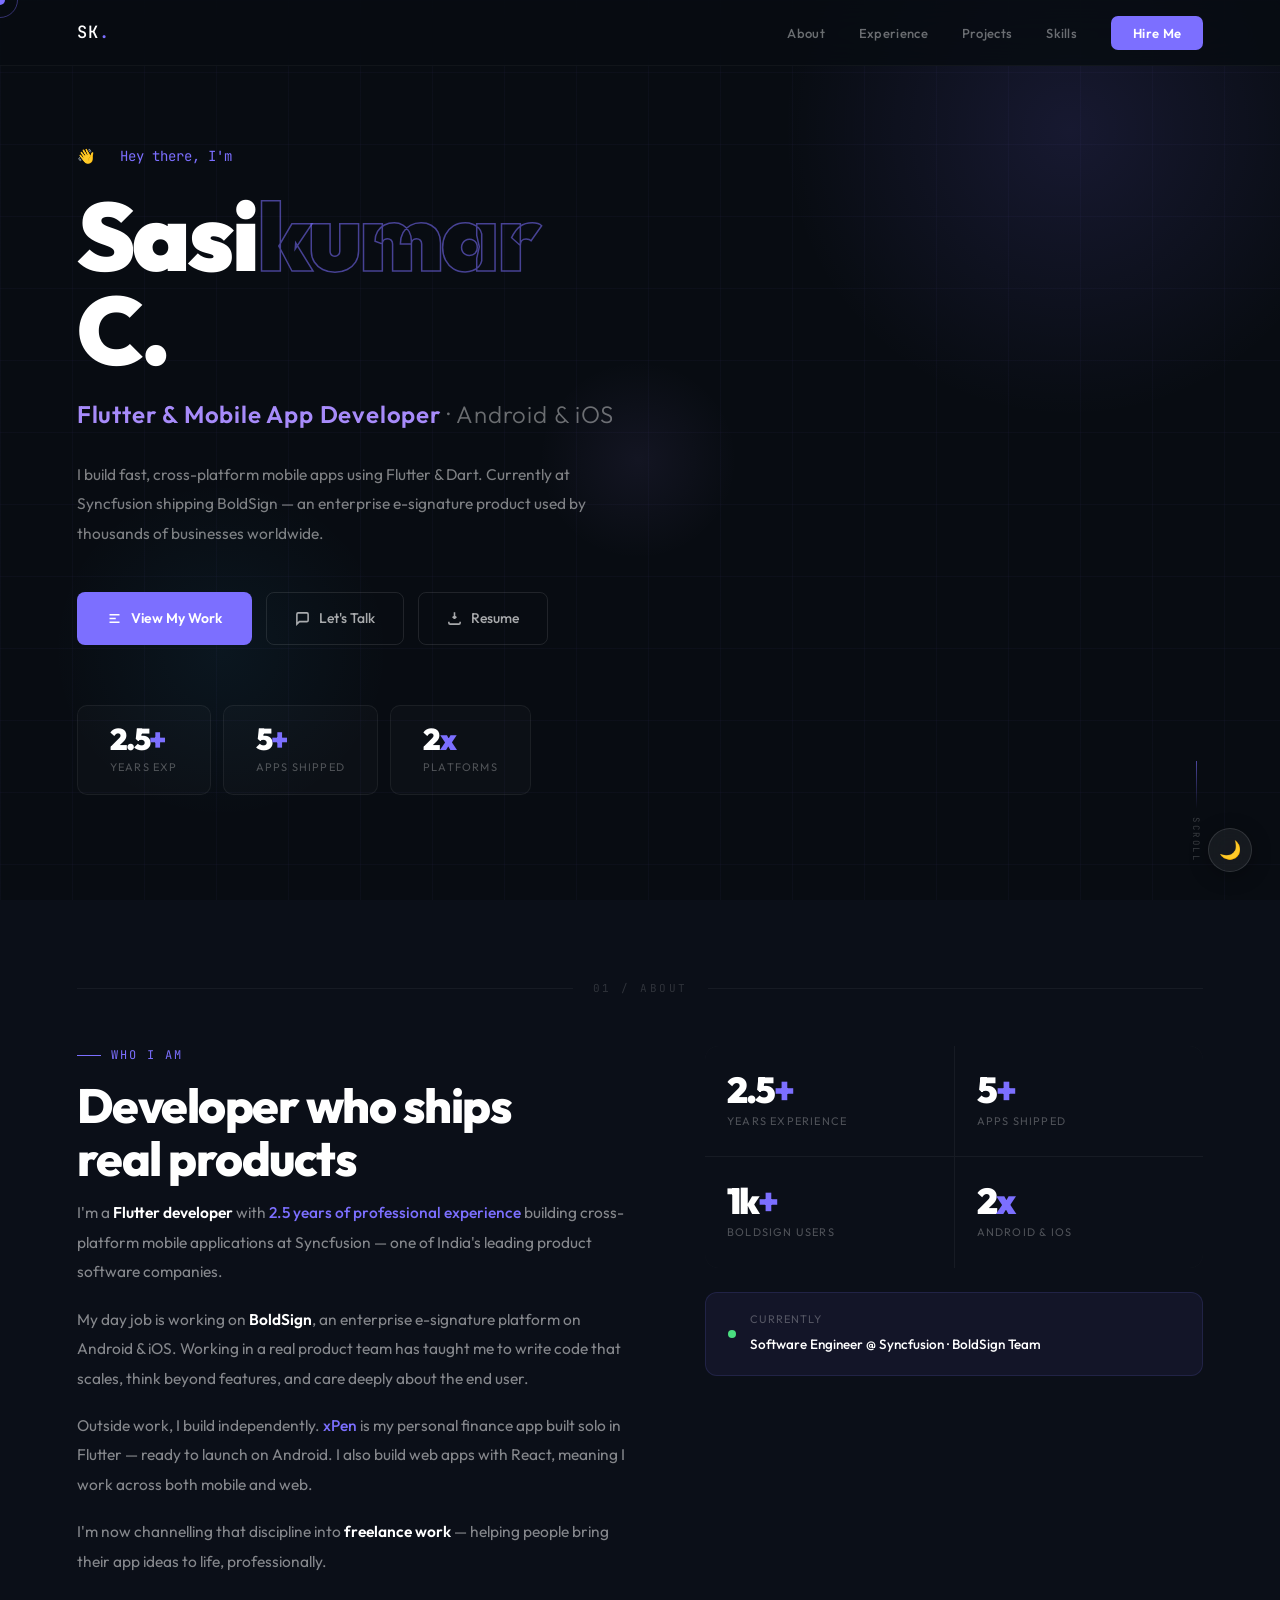
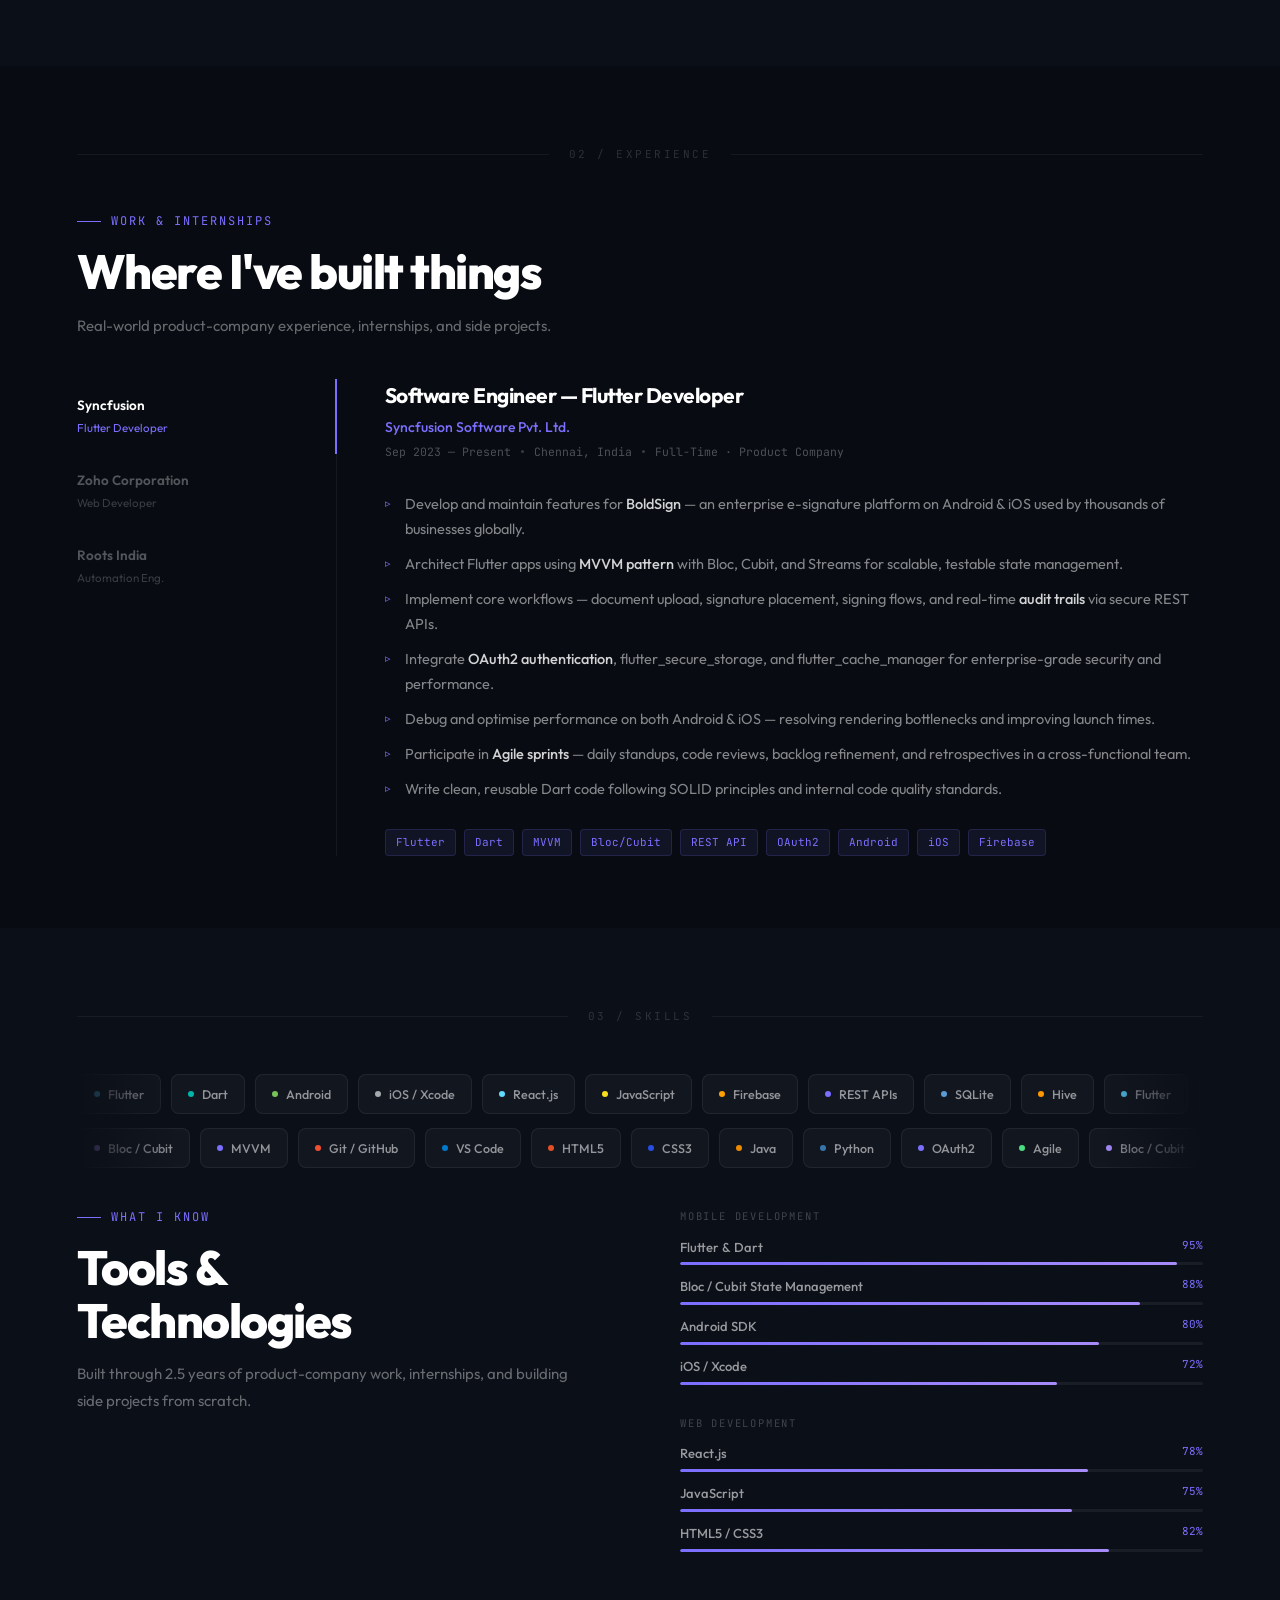
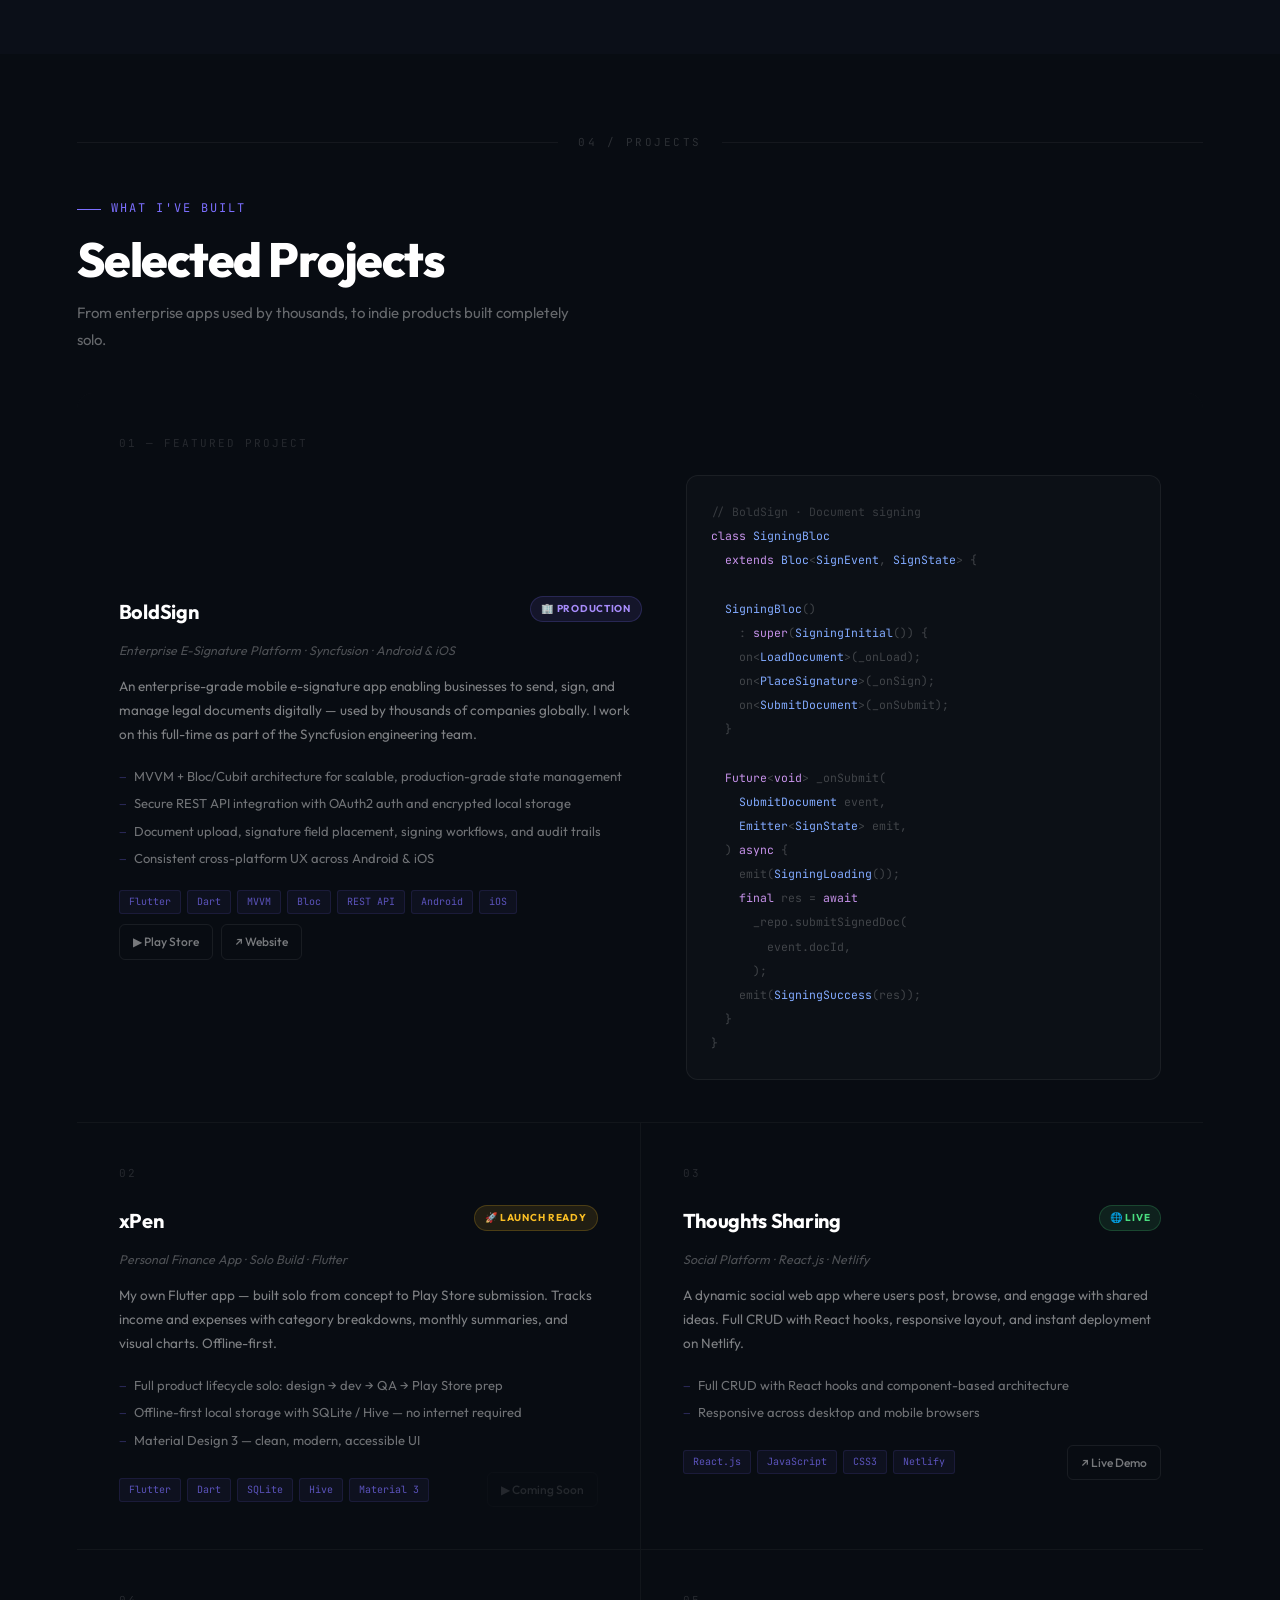
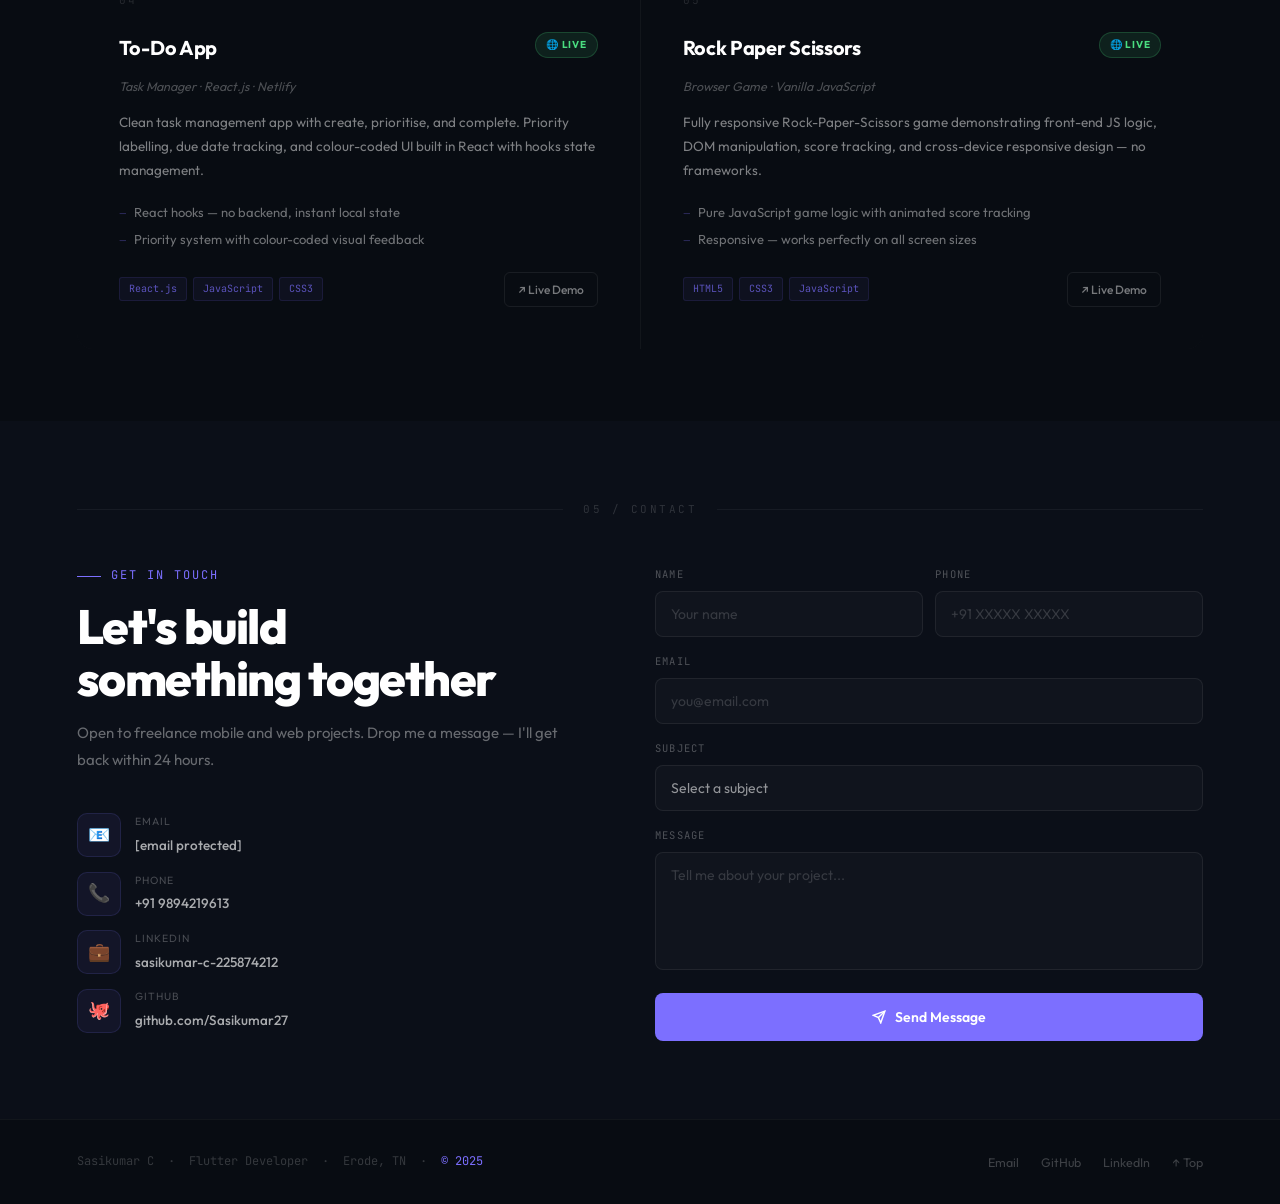
==== commit 4258e425: "updated paddings" ====
--- a/portfolio.html
+++ b/portfolio.html
@@ -36,7 +36,7 @@
 .nav-hire::after{display:none !important}
 
 /* ─── HERO ─── */
-#hero{min-height:100vh;display:flex;align-items:center;padding:0 6%;position:relative;overflow:hidden}
+#hero{min-height:100vh;display:flex;align-items:center;padding:100px 6% 60px;position:relative;overflow:hidden}
 .hero-grid-bg{position:absolute;inset:0;background-image:linear-gradient(rgba(124,111,255,0.035) 1px,transparent 1px),linear-gradient(90deg,rgba(124,111,255,0.035) 1px,transparent 1px);background-size:72px 72px;pointer-events:none}
 .hero-orb{position:absolute;border-radius:50%;pointer-events:none}
 .orb1{width:580px;height:580px;background:radial-gradient(circle,rgba(124,111,255,0.13) 0%,transparent 70%);top:-160px;right:-80px}
@@ -44,7 +44,7 @@
 .orb3{width:200px;height:200px;background:radial-gradient(circle,rgba(167,139,250,0.07) 0%,transparent 70%);top:40%;left:42%}
 
 .hero-content{position:relative;z-index:2;max-width:820px}
-.hero-greeting{font-family:'JetBrains Mono',monospace;font-size:14px;color:#7c6fff;margin-bottom:22px;display:flex;align-items:center;gap:10px;opacity:0;animation:fadeUp .6s .05s forwards}
+.hero-greeting{font-family:'JetBrains Mono',monospace;font-size:14px;color:#7c6fff;margin-bottom:22px;display:flex;align-items:center;gap:10px;opacity:0;animation:fadeUp .6s .05s forwards;visibility:visible}
 .wave{display:inline-block;animation:wave 2.4s ease-in-out infinite}
 @keyframes wave{0%,100%{transform:rotate(0)}30%{transform:rotate(20deg)}60%{transform:rotate(-8deg)}}
 .hero-name{font-size:clamp(54px,8.5vw,96px);font-weight:900;color:#fff;line-height:.98;letter-spacing:-3px;margin-bottom:18px;opacity:0;animation:fadeUp .65s .12s forwards}
@@ -73,14 +73,14 @@
 @keyframes fadeUp{from{opacity:0;transform:translateY(26px)}to{opacity:1;transform:translateY(0)}}
 
 /* ─── SHARED SECTION ─── */
-section{padding:96px 6%;position:relative}
-.divider-row{display:flex;align-items:center;gap:20px;margin-bottom:60px}
+section{padding:80px 6% 72px;position:relative}
+.divider-row{display:flex;align-items:center;gap:20px;margin-bottom:48px}
 .div-line{flex:1;height:1px;background:rgba(255,255,255,0.05)}
 .div-label{font-family:'JetBrains Mono',monospace;font-size:11px;color:rgba(255,255,255,0.15);letter-spacing:2.5px;text-transform:uppercase;white-space:nowrap}
 .eyebrow{font-family:'JetBrains Mono',monospace;font-size:12px;color:#7c6fff;letter-spacing:2px;text-transform:uppercase;margin-bottom:14px;display:flex;align-items:center;gap:10px}
 .eyebrow::before{content:'';width:24px;height:1px;background:#7c6fff}
 h2.stitle{font-size:clamp(30px,4vw,48px);font-weight:800;color:#fff;letter-spacing:-1.5px;line-height:1.1;margin-bottom:14px}
-.ssub{font-size:15px;color:rgba(255,255,255,0.38);max-width:500px;line-height:1.8;margin-bottom:56px}
+.ssub{font-size:15px;color:rgba(255,255,255,0.38);max-width:500px;line-height:1.8;margin-bottom:40px}
 
 /* reveal */
 .rv{opacity:0;transform:translateY(30px);transition:opacity .6s ease,transform .6s ease}
@@ -93,7 +93,6 @@
 .about-copy p{margin-bottom:18px}
 .about-copy strong{color:#fff;font-weight:600}
 .about-copy .hl{color:#7c6fff;font-weight:500}
-/* .about-right-col{} */
 .nums-grid{display:grid;grid-template-columns:1fr 1fr;gap:1px;background:rgba(255,255,255,0.05);border-radius:14px;overflow:hidden;margin-bottom:24px}
 .num-cell{background:#0b0f18;padding:26px 22px}
 .num-big{font-size:36px;font-weight:900;color:#fff;letter-spacing:-2px;line-height:1}
@@ -144,7 +143,7 @@
 .mpill:hover{border-color:rgba(124,111,255,.3)}
 .mpill-dot{width:6px;height:6px;border-radius:50%;flex-shrink:0}
 .mpill span{font-size:12.5px;font-weight:500;color:rgba(255,255,255,.55)}
-.skills-body{display:grid;grid-template-columns:1fr 1fr;gap:80px;align-items:start;margin-top:60px}
+.skills-body{display:grid;grid-template-columns:1fr 1fr;gap:80px;align-items:start;margin-top:40px}
 .sk-cat{margin-bottom:30px}
 .sk-cat-lbl{font-family:'JetBrains Mono',monospace;font-size:10.5px;color:rgba(255,255,255,.22);text-transform:uppercase;letter-spacing:1.8px;margin-bottom:12px}
 .sk-bar{margin-bottom:11px}
@@ -200,7 +199,7 @@
 .citem:hover .cval{color:#fff}
 .fgroup{margin-bottom:16px}
 .flbl{display:block;font-family:'JetBrains Mono',monospace;font-size:10.5px;color:rgba(255,255,255,.28);text-transform:uppercase;letter-spacing:1.2px;margin-bottom:8px}
-.finput{width:100%;background:rgba(255,255,255,.025);border:1px solid rgba(255,255,255,.065);border-radius:8px;padding:13px 15px;font-size:14px;color:#fff;font-family:'Outfit',sans-serif;outline:none;transition:border-color .2s}
+.finput{width:100%;background:rgba(255,255,255,.025);border:1px solid rgba(255,255,255,.065);border-radius:8px;padding:13px 15px;font-size:14px;color:#fff;font-family:'Outfit',sans-serif;outline:none;transition:border-color .2s;-webkit-appearance:none}
 .finput:focus{border-color:rgba(124,111,255,.4)}
 .finput::placeholder{color:rgba(255,255,255,.16)}
 textarea.finput{resize:none;height:118px}
@@ -232,12 +231,118 @@
   .hero-stats-strip{flex-wrap:wrap}
   .frow{grid-template-columns:1fr}
 }
+
+/* ─── THEME TOGGLE BUTTON ─── */
+#themeBtn{position:fixed;bottom:28px;right:28px;z-index:200;width:44px;height:44px;border-radius:50%;border:1px solid rgba(255,255,255,0.12);background:rgba(255,255,255,0.06);backdrop-filter:blur(12px);cursor:pointer;display:flex;align-items:center;justify-content:center;font-size:18px;transition:background .2s,border-color .2s,transform .15s;box-shadow:0 4px 20px rgba(0,0,0,0.3)}
+#themeBtn:hover{background:rgba(124,111,255,0.2);border-color:rgba(124,111,255,0.4);transform:scale(1.08)}
+
+/* ─── LIGHT THEME ─── */
+body.light{background:#f5f6fa;color:#374151}
+body.light nav{background:rgba(245,246,250,0.92);border-bottom-color:rgba(0,0,0,0.06)}
+body.light .nav-logo{color:#0f172a}
+body.light .nav-links a{color:rgba(0,0,0,0.45)}
+body.light .nav-links a:hover,body.light .nav-links a.active{color:#0f172a}
+body.light #themeBtn{background:rgba(0,0,0,0.05);border-color:rgba(0,0,0,0.1);box-shadow:0 4px 20px rgba(0,0,0,0.1)}
+body.light #themeBtn:hover{background:rgba(124,111,255,0.12);border-color:rgba(124,111,255,0.3)}
+
+/* hero light */
+body.light #hero{background:#eef0f8}
+body.light .hero-grid-bg{background-image:linear-gradient(rgba(124,111,255,0.06) 1px,transparent 1px),linear-gradient(90deg,rgba(124,111,255,0.06) 1px,transparent 1px);background-size:72px 72px}
+body.light .hero-name{color:#0f172a}
+body.light .hero-role{color:rgba(0,0,0,0.45)}
+body.light .hero-desc{color:rgba(0,0,0,0.52)}
+body.light .btn-ghost{color:rgba(0,0,0,0.6);border-color:rgba(0,0,0,0.12)}
+body.light .btn-ghost:hover{border-color:rgba(124,111,255,0.5);color:#0f172a}
+body.light .h-stat{background:rgba(255,255,255,0.7);border-color:rgba(0,0,0,0.08)}
+body.light .h-stat-n{color:#0f172a}
+body.light .h-stat-l{color:rgba(0,0,0,0.35)}
+body.light .scroll-lbl{color:rgba(0,0,0,0.25)}
+
+/* section dividers light */
+body.light .div-line{background:rgba(0,0,0,0.07)}
+body.light .div-label{color:rgba(0,0,0,0.25)}
+
+/* about light */
+body.light #about{background:#fff}
+body.light h2.stitle{color:#0f172a}
+body.light .ssub{color:rgba(0,0,0,0.45)}
+body.light .about-copy{color:rgba(0,0,0,0.6)}
+body.light .about-copy strong{color:#0f172a}
+body.light .nums-grid{background:rgba(0,0,0,0.06)}
+body.light .num-cell{background:#fff}
+body.light .num-big{color:#0f172a}
+body.light .num-lbl{color:rgba(0,0,0,0.35)}
+body.light .live-badge{background:rgba(124,111,255,0.06);border-color:rgba(124,111,255,0.18)}
+body.light .live-txt small{color:rgba(0,0,0,0.35)}
+body.light .live-txt strong{color:#0f172a}
+
+/* experience light */
+body.light #experience{background:#f5f6fa}
+body.light .exp-tabs{border-right-color:rgba(0,0,0,0.07)}
+body.light .etab-co{color:rgba(0,0,0,0.35)}
+body.light .etab-role{color:rgba(0,0,0,0.25)}
+body.light .etab:hover .etab-co{color:rgba(0,0,0,0.7)}
+body.light .etab.on .etab-co{color:#0f172a}
+body.light .ep-title{color:#0f172a}
+body.light .ep-meta{color:rgba(0,0,0,0.3)}
+body.light .ep-meta .d{background:rgba(0,0,0,0.2)}
+body.light .ep-list li{color:rgba(0,0,0,0.55)}
+body.light .ep-list li strong{color:rgba(0,0,0,0.82)}
+body.light .etag{background:rgba(124,111,255,0.07);border-color:rgba(124,111,255,0.2)}
+
+/* skills light */
+body.light #skills{background:#fff}
+body.light .marquee-wrap::before{background:linear-gradient(to right,#fff,transparent)}
+body.light .marquee-wrap::after{background:linear-gradient(to left,#fff,transparent)}
+body.light .mpill{background:rgba(0,0,0,0.03);border-color:rgba(0,0,0,0.08)}
+body.light .mpill span{color:rgba(0,0,0,0.55)}
+body.light .sk-cat-lbl{color:rgba(0,0,0,0.3)}
+body.light .sk-name{color:rgba(0,0,0,0.6)}
+body.light .sk-track{background:rgba(0,0,0,0.06)}
+
+/* projects light */
+body.light #projects{background:#f5f6fa}
+body.light .pgrid{background:rgba(0,0,0,0.06)}
+body.light .pcard{background:#f5f6fa}
+body.light .pcard:hover{background:#eef0f8}
+body.light .pnum{color:rgba(0,0,0,0.15)}
+body.light .pname{color:#0f172a}
+body.light .ptagline{color:rgba(0,0,0,0.35)}
+body.light .pdesc{color:rgba(0,0,0,0.55)}
+body.light .pbullets li{color:rgba(0,0,0,0.5)}
+body.light .plbtn{color:rgba(0,0,0,0.5);border-color:rgba(0,0,0,0.1)}
+body.light .plbtn:hover{color:#0f172a;border-color:rgba(124,111,255,0.4)}
+body.light .code-mock{background:rgba(0,0,0,0.03);border-color:rgba(0,0,0,0.07)}
+body.light .code-mock pre{color:rgba(0,0,0,0.25)}
+body.light .cm{color:rgba(0,0,0,0.2)}
+
+/* contact light */
+body.light #contact{background:#fff}
+body.light .cicon{background:rgba(124,111,255,0.07);border-color:rgba(124,111,255,0.18)}
+body.light .clbl{color:rgba(0,0,0,0.3)}
+body.light .cval{color:rgba(0,0,0,0.65)}
+body.light .citem:hover .cval{color:#0f172a}
+body.light .flbl{color:rgba(0,0,0,0.35)}
+body.light .finput{background:rgba(0,0,0,0.03);border-color:rgba(0,0,0,0.1);color:#0f172a}
+body.light .finput::placeholder{color:rgba(0,0,0,0.22)}
+body.light .finput:focus{border-color:rgba(124,111,255,0.45)}
+body.light select.finput option{background:#fff;color:#0f172a}
+
+/* footer light */
+body.light footer{background:#f5f6fa;border-top-color:rgba(0,0,0,0.07)}
+body.light .foot-l{color:rgba(0,0,0,0.3)}
+body.light .foot-r a{color:rgba(0,0,0,0.28)}
+body.light .foot-r a:hover{color:#0f172a}
+
+/* scrollbar light */
+body.light::-webkit-scrollbar-track{background:#f5f6fa}
 </style>
 </head>
 <body>
 
 <div id="cursor"></div>
 <div id="cursor-ring"></div>
+<button id="themeBtn" title="Toggle light/dark theme">🌙</button>
 
 <!-- NAV -->
 <nav>
@@ -537,7 +642,7 @@
       <h2 class="stitle">Let's build<br/>something together</h2>
       <p class="ssub">Open to freelance mobile and web projects. Drop me a message — I'll get back within 24 hours.</p>
       <ul class="clinks">
-        <li><a href="mailto:sasikumarc02@gmail.com" class="citem"><div class="cicon">📧</div><div><span class="clbl">Email</span><span class="cval">sasikumarc02@gmail.com</span></div></a></li>
+        <li><a href="/cdn-cgi/l/email-protection#5c2f3d2f353729313d2e3f6c6e1c3b313d3530723f3331" class="citem"><div class="cicon">📧</div><div><span class="clbl">Email</span><span class="cval"><span class="__cf_email__" data-cfemail="e29183918b89978f839081d2d0a2858f838b8ecc818d8f">[email&#160;protected]</span></span></div></a></li>
         <li><a href="tel:+919894219613" class="citem"><div class="cicon">📞</div><div><span class="clbl">Phone</span><span class="cval">+91 9894219613</span></div></a></li>
         <li><a href="https://www.linkedin.com/in/sasikumar-c-225874212" target="_blank" class="citem"><div class="cicon">💼</div><div><span class="clbl">LinkedIn</span><span class="cval">sasikumar-c-225874212</span></div></a></li>
         <li><a href="https://github.com/Sasikumar27" target="_blank" class="citem"><div class="cicon">🐙</div><div><span class="clbl">GitHub</span><span class="cval">github.com/Sasikumar27</span></div></a></li>
@@ -575,14 +680,14 @@
 <footer>
   <div class="foot-l">Sasikumar C &nbsp;·&nbsp; Flutter Developer &nbsp;·&nbsp; Erode, TN &nbsp;·&nbsp; <em>© 2025</em></div>
   <div class="foot-r">
-    <a href="mailto:sasikumarc02@gmail.com">Email</a>
+    <a href="/cdn-cgi/l/email-protection#d1a2b0a2b8baa4bcb0a3b2e1e391b6bcb0b8bdffb2bebc">Email</a>
     <a href="https://github.com/Sasikumar27" target="_blank">GitHub</a>
     <a href="https://www.linkedin.com/in/sasikumar-c-225874212" target="_blank">LinkedIn</a>
     <a href="#hero">↑ Top</a>
   </div>
 </footer>
 
-<script>
+<script data-cfasync="false" src="/cdn-cgi/scripts/5c5dd728/cloudflare-static/email-decode.min.js"></script><script>
 /* ── CURSOR ── */
 const cur = document.getElementById('cursor');
 const ring = document.getElementById('cursor-ring');
@@ -653,6 +758,21 @@
     b.innerHTML='Sent ✓';b.style.background='#16a34a';
   },1200);
 }
+
+/* ── THEME TOGGLE ── */
+const btn=document.getElementById('themeBtn');
+const isLight=()=>document.body.classList.contains('light');
+function applyTheme(light){
+  document.body.classList.toggle('light',light);
+  btn.textContent=light?'🌙':'☀️';
+  /* update marquee fade colours to match bg */
+  document.querySelectorAll('.marquee-wrap::before,.marquee-wrap::after').forEach(()=>{});
+  localStorage.setItem('theme',light?'light':'dark');
+}
+btn.addEventListener('click',()=>applyTheme(!isLight()));
+/* restore saved preference */
+if(localStorage.getItem('theme')==='light') applyTheme(true);
+
 </script>
 </body>
 </html>
